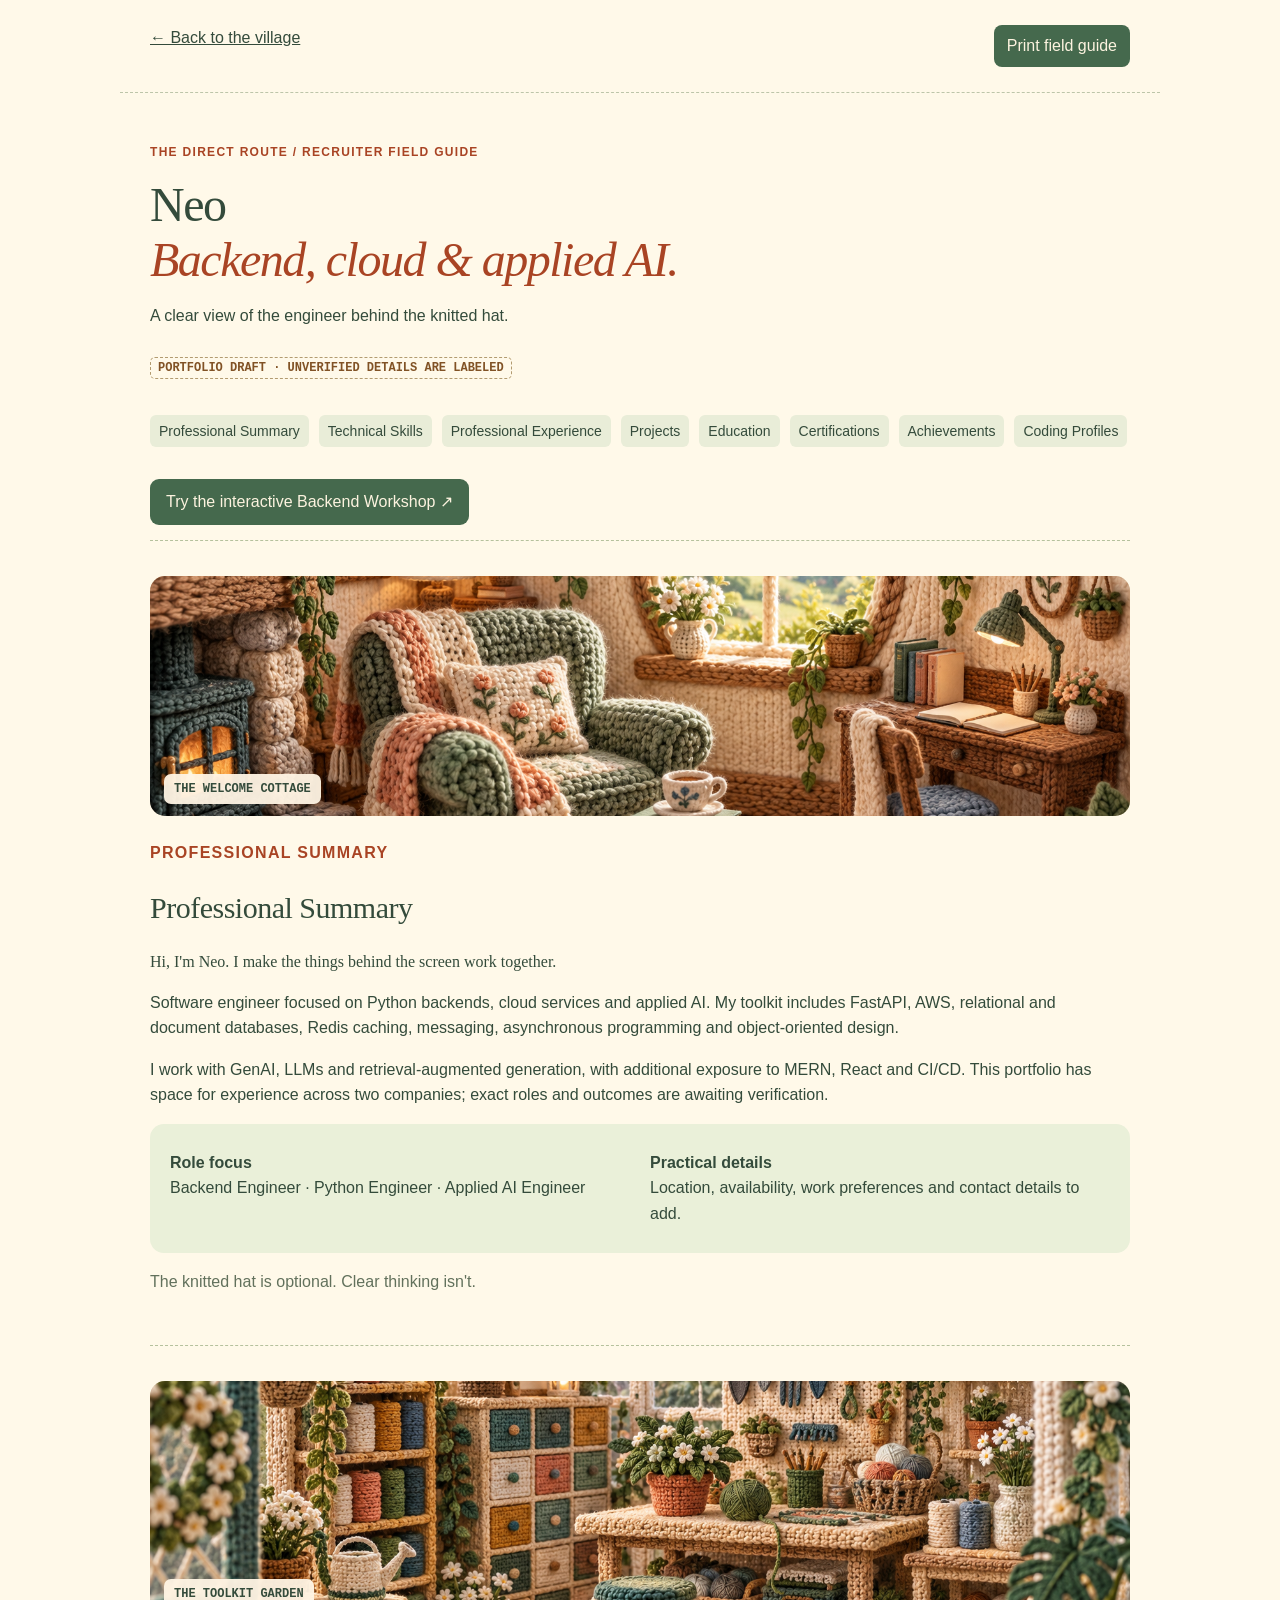
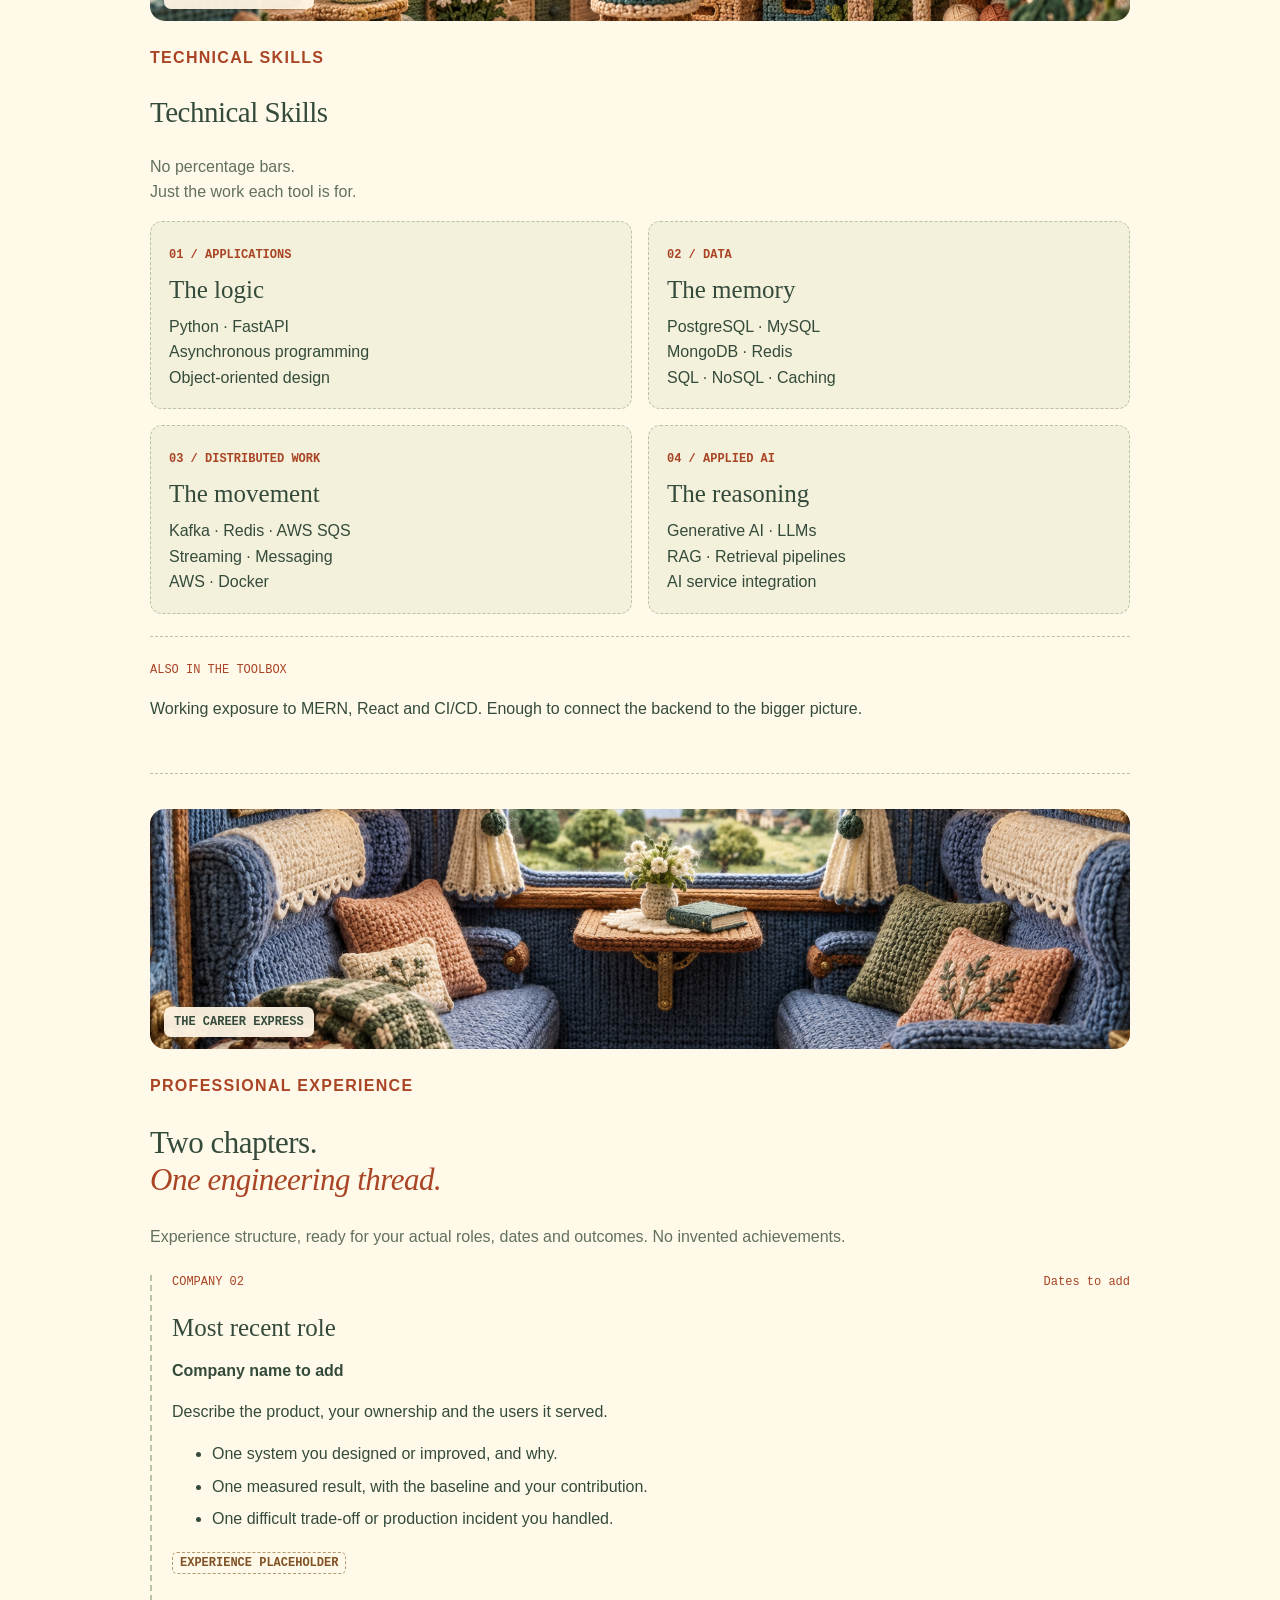
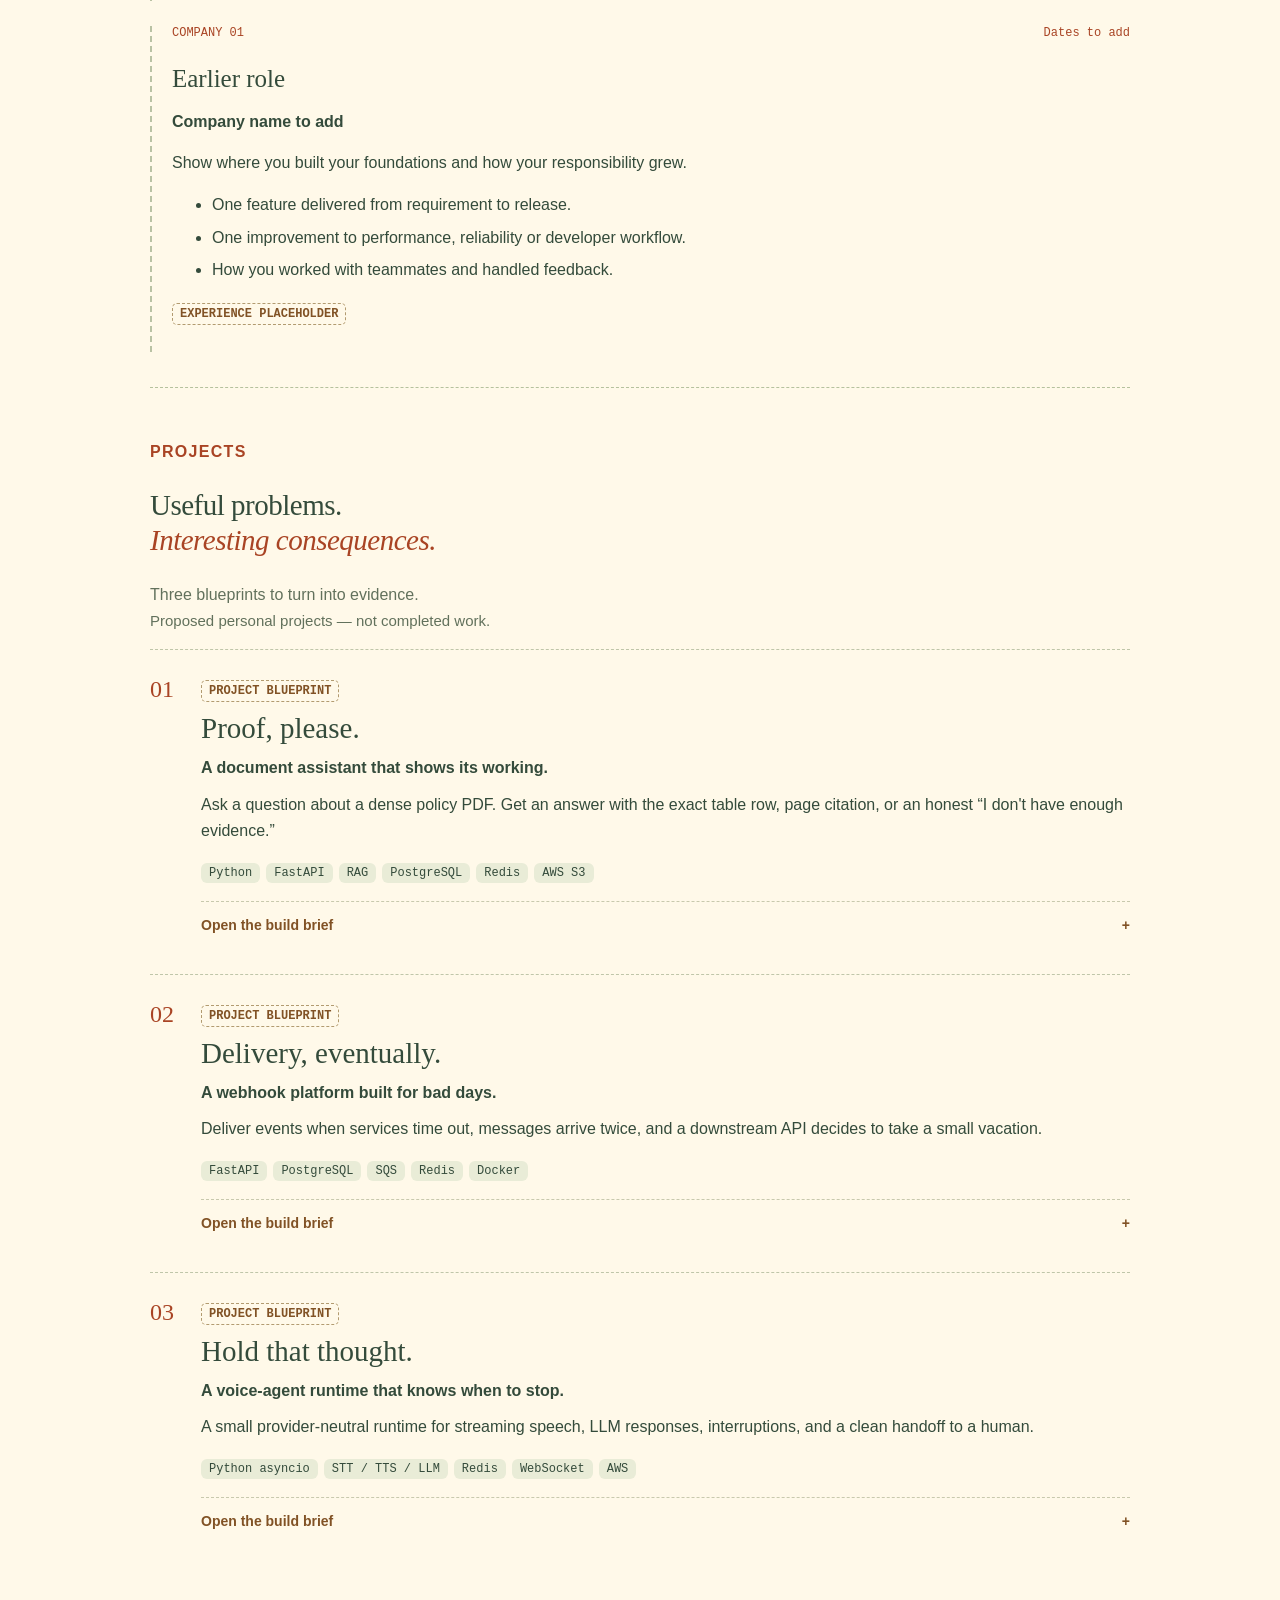
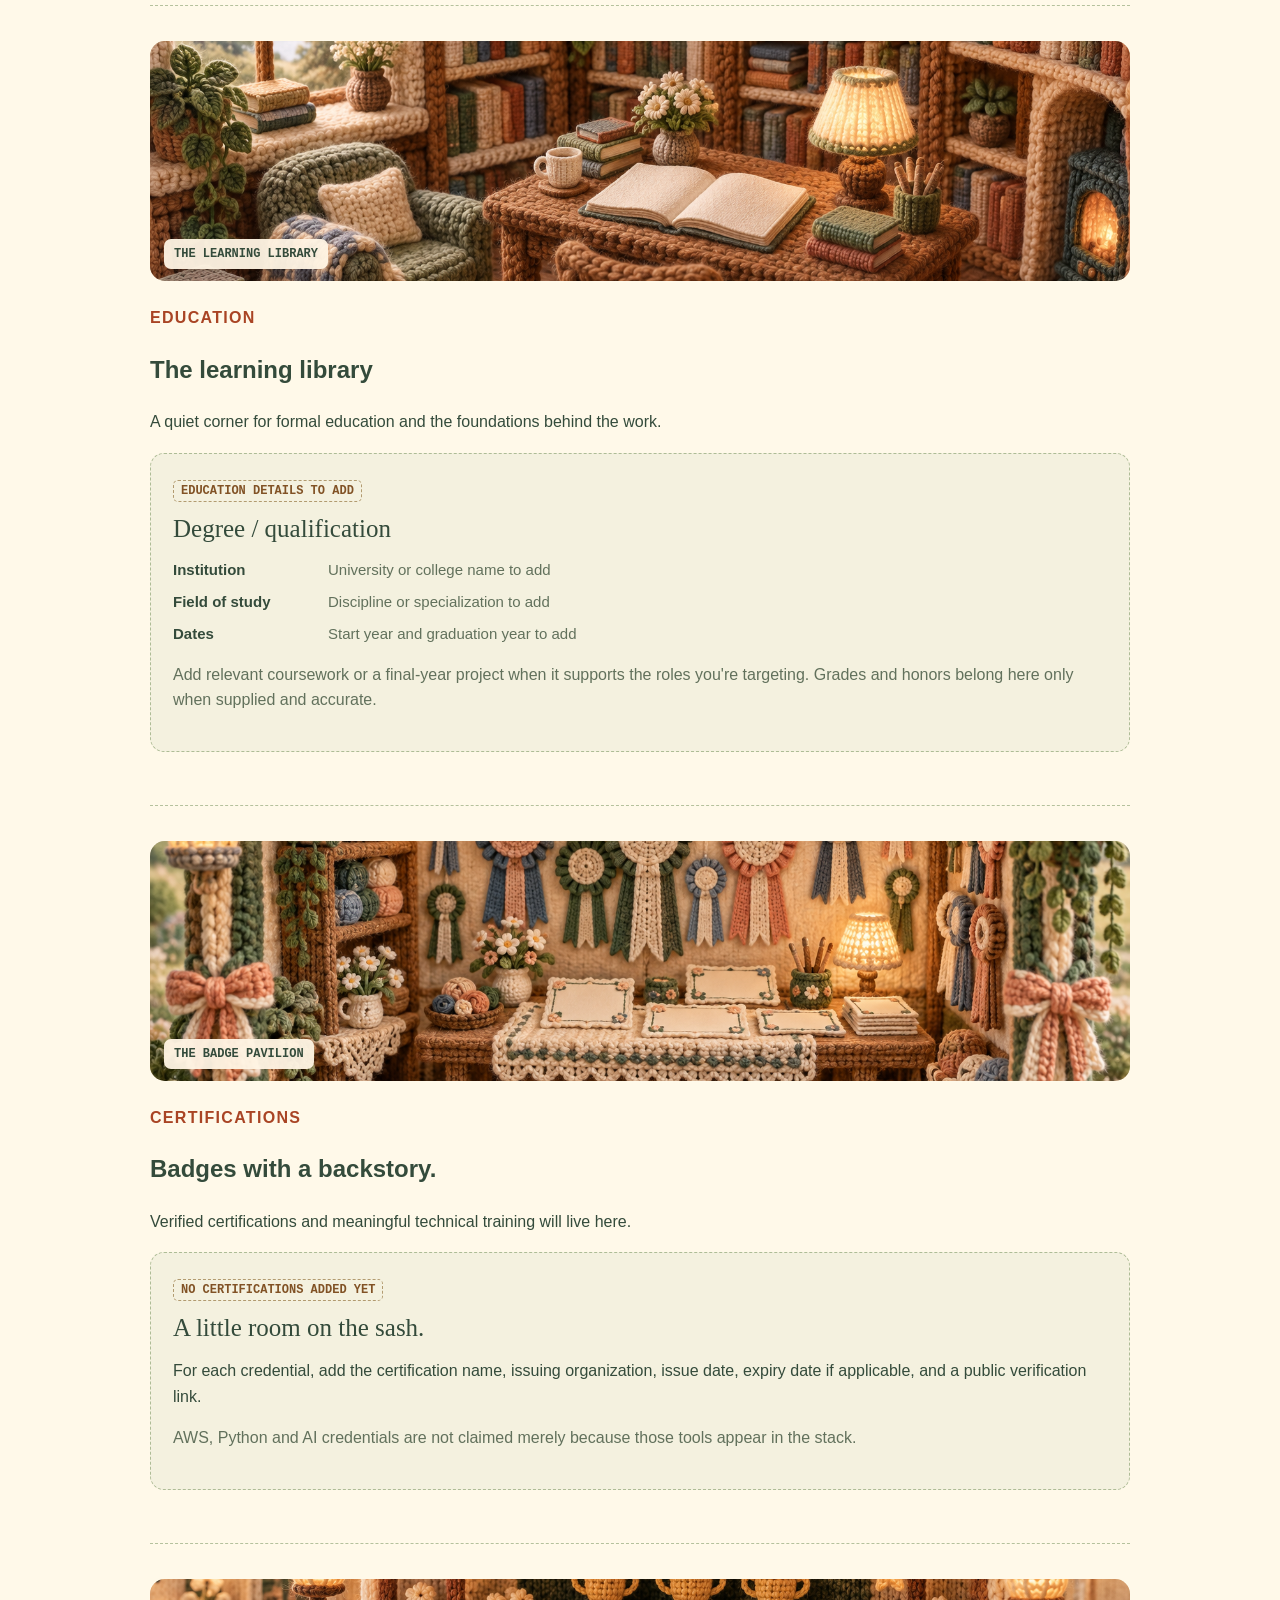
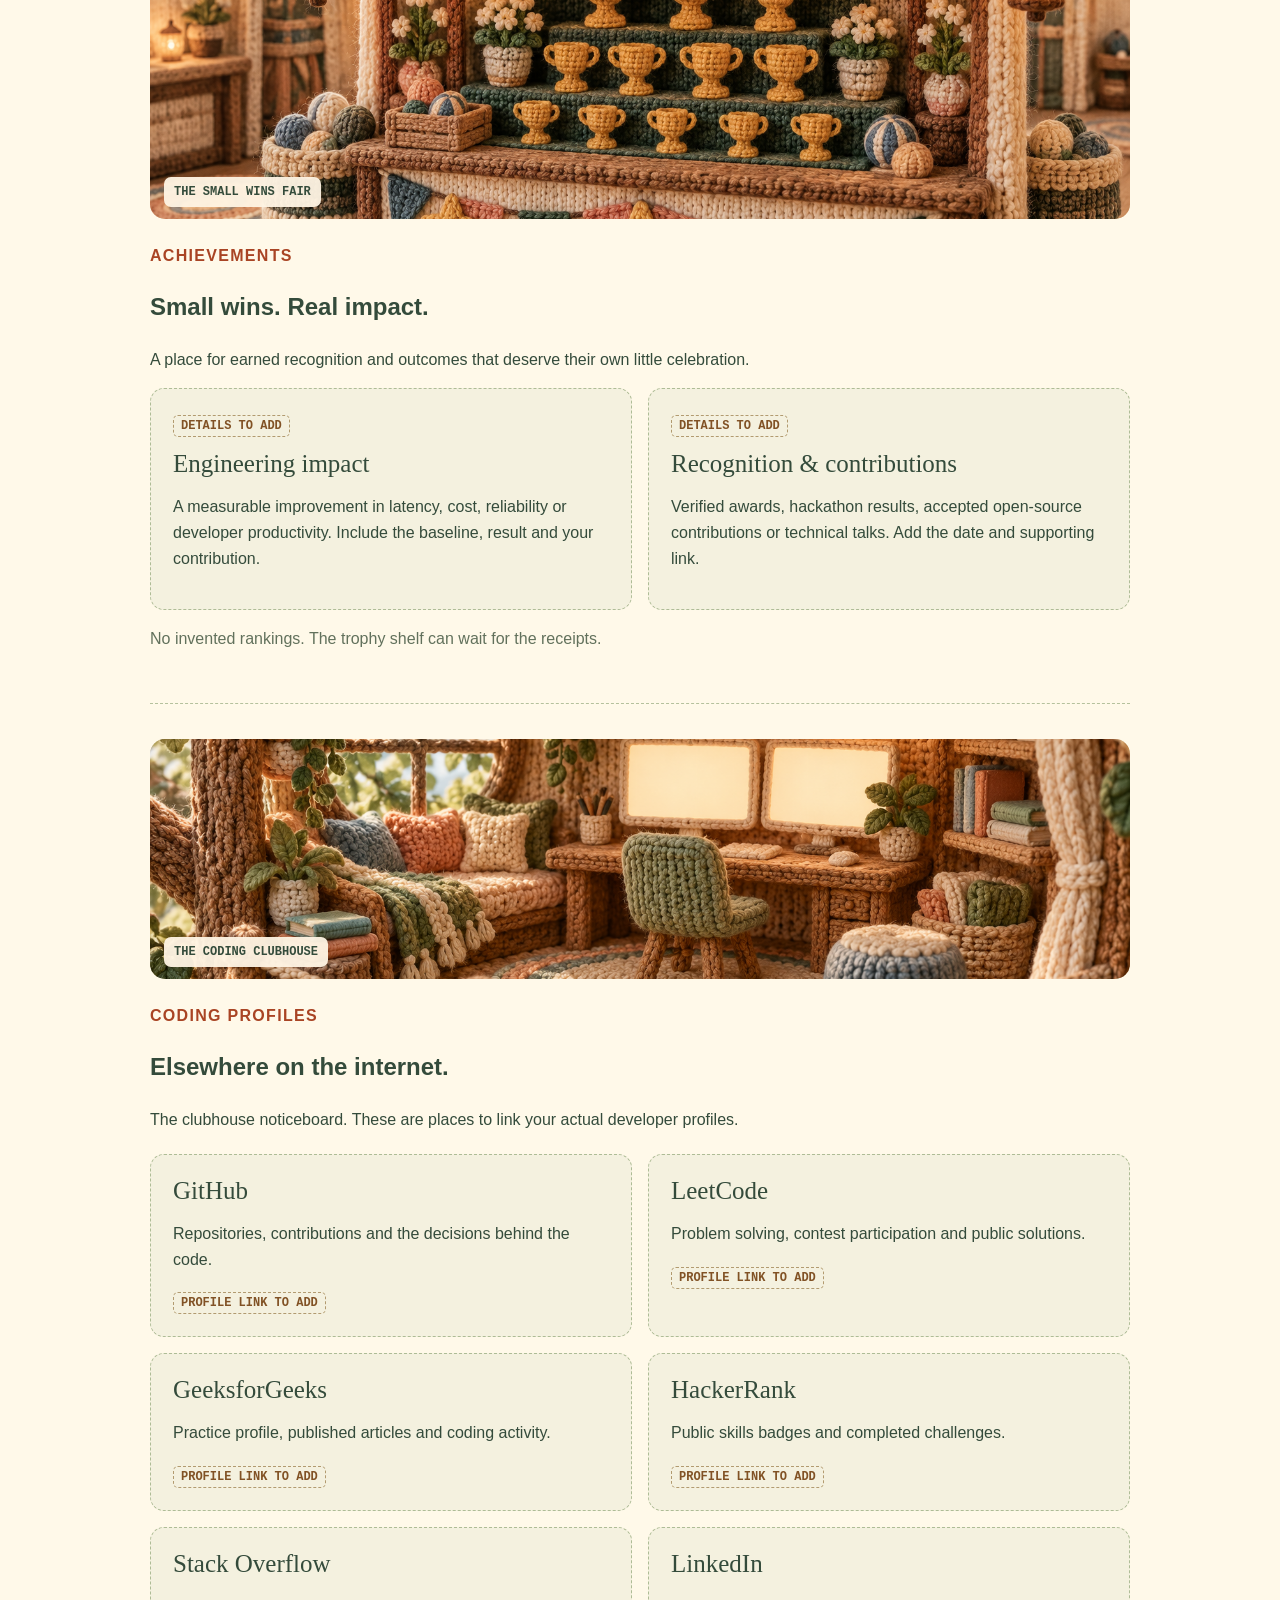
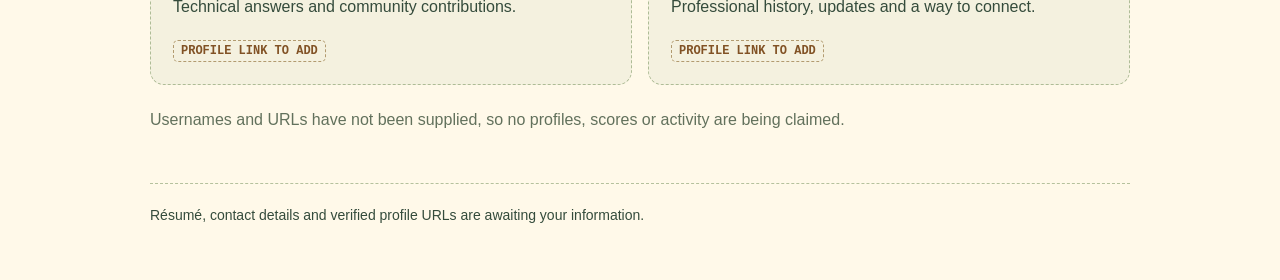
==== field-guide.html @ 736a176f "Launch crochet style personal portfolio" ====
<!doctype html><html lang="en"><head><meta charset="utf-8"><meta name="viewport" content="width=device-width, initial-scale=1"><title>Neo — Recruiter Field Guide</title><meta name="description" content="Neo's backend, cloud and applied AI portfolio: skills, experience structure and project blueprints."><link rel="stylesheet" href="style.css"></head><body class="field-guide"><header class="guide-header"><a href="index.html">← Back to the village</a><button id="print-guide" type="button">Print field guide</button></header><main class="guide-page"><p class="eyebrow">THE DIRECT ROUTE / RECRUITER FIELD GUIDE</p><h1>Neo<br><em>Backend, cloud & applied AI.</em></h1><p>A clear view of the engineer behind the knitted hat.</p><p class="status">PORTFOLIO DRAFT · UNVERIFIED DETAILS ARE LABELED</p><nav aria-label="Field guide chapters"><a href="#brief">Professional Summary</a><a href="#stack">Technical Skills</a><a href="#experience">Professional Experience</a><a href="#work">Projects</a><a href="#education">Education</a><a href="#certifications">Certifications</a><a href="#achievements">Achievements</a><a href="#profiles">Coding Profiles</a></nav><a class="guide-link" href="index.html#demo">Try the interactive Backend Workshop ↗</a><article id="brief" class="guide-chapter"><figure class="section-scene"><img src="scene-brief.png" alt="A cozy knitted sitting room with an armchair, writing desk and tea." width="1536" height="1024" loading="lazy" decoding="async"><figcaption>THE WELCOME COTTAGE</figcaption></figure><p class="eyebrow">PROFESSIONAL SUMMARY</p><section class="short"><h2>Professional Summary</h2><p class="intro-copy">Hi, I'm Neo. I make the things behind the screen work together.</p><p>Software engineer focused on Python backends, cloud services and applied AI. My toolkit includes FastAPI, AWS, relational and document databases, Redis caching, messaging, asynchronous programming and object-oriented design.</p><p>I work with GenAI, LLMs and retrieval-augmented generation, with additional exposure to MERN, React and CI/CD. This portfolio has space for experience across two companies; exact roles and outcomes are awaiting verification.</p><div class="summary-facts"><p><strong>Role focus</strong><br>Backend Engineer · Python Engineer · Applied AI Engineer</p><p><strong>Practical details</strong><br>Location, availability, work preferences and contact details to add.</p></div><p class="muted">The knitted hat is optional. Clear thinking isn't.</p></section></article><article id="stack" class="guide-chapter"><figure class="section-scene"><img src="scene-stack.png" alt="A knitted greenhouse filled with yarn spools, tools and green plants." width="1536" height="1024" loading="lazy" decoding="async"><figcaption>THE TOOLKIT GARDEN</figcaption></figure><p class="eyebrow">TECHNICAL SKILLS</p><section class="section"><div class="section-heading"><div><p class="eyebrow">TECHNICAL SKILLS</p><h2>Technical Skills</h2></div><p>No percentage bars.<br>Just the work each tool is for.</p></div><div class="toolkit"><article><span>01 / APPLICATIONS</span><h3>The logic</h3><p>Python · FastAPI<br>Asynchronous programming<br>Object-oriented design</p></article><article><span>02 / DATA</span><h3>The memory</h3><p>PostgreSQL · MySQL<br>MongoDB · Redis<br>SQL · NoSQL · Caching</p></article><article><span>03 / DISTRIBUTED WORK</span><h3>The movement</h3><p>Kafka · Redis · AWS SQS<br>Streaming · Messaging<br>AWS · Docker</p></article><article><span>04 / APPLIED AI</span><h3>The reasoning</h3><p>Generative AI · LLMs<br>RAG · Retrieval pipelines<br>AI service integration</p></article></div><div class="exposure"><strong>ALSO IN THE TOOLBOX</strong><p>Working exposure to MERN, React and CI/CD. Enough to connect the backend to the bigger picture.</p></div></section></article><article id="experience" class="guide-chapter"><figure class="section-scene"><img src="scene-experience.png" alt="Inside a vintage knitted train carriage overlooking the countryside." width="1536" height="1024" loading="lazy" decoding="async"><figcaption>THE CAREER EXPRESS</figcaption></figure><p class="eyebrow">PROFESSIONAL EXPERIENCE</p><section class="section experience"><div><p class="eyebrow">02 / THE JOURNEY</p><h2>Two chapters.<br><em>One engineering thread.</em></h2><p class="muted">Experience structure, ready for your actual roles, dates and outcomes. No invented achievements.</p></div><div class="timeline"><article><div class="timeline-meta"><span>COMPANY 02</span><span>Dates to add</span></div><h3>Most recent role</h3><p class="company">Company name to add</p><p>Describe the product, your ownership and the users it served.</p><ul><li>One system you designed or improved, and why.</li><li>One measured result, with the baseline and your contribution.</li><li>One difficult trade-off or production incident you handled.</li></ul><span class="status">EXPERIENCE PLACEHOLDER</span></article><article><div class="timeline-meta"><span>COMPANY 01</span><span>Dates to add</span></div><h3>Earlier role</h3><p class="company">Company name to add</p><p>Show where you built your foundations and how your responsibility grew.</p><ul><li>One feature delivered from requirement to release.</li><li>One improvement to performance, reliability or developer workflow.</li><li>How you worked with teammates and handled feedback.</li></ul><span class="status">EXPERIENCE PLACEHOLDER</span></article></div></section></article><article id="work" class="guide-chapter"><p class="eyebrow">PROJECTS</p><section class="section"><div class="section-heading"><div><p class="eyebrow">01 / THE PROJECT LAB</p><h2>Useful problems.<br><em>Interesting consequences.</em></h2></div><p>Three blueprints to turn into evidence.<br><span class="muted">Proposed personal projects — not completed work.</span></p></div>
<article class="project"><div class="project-number">01<span>RETRIEVAL / AI</span></div><div class="project-main"><span class="status">PROJECT BLUEPRINT</span><h3>Proof, please.</h3><p class="project-sub">A document assistant that shows its working.</p><p>Ask a question about a dense policy PDF. Get an answer with the exact table row, page citation, or an honest “I don't have enough evidence.”</p><div class="tags"><span>Python</span><span>FastAPI</span><span>RAG</span><span>PostgreSQL</span><span>Redis</span><span>AWS S3</span></div><details><summary>Open the build brief <span>+</span></summary><div class="brief-content"><h4>Build the smallest credible version</h4><p>Ingest table-heavy PDFs while preserving headers, units and page locations. Combine keyword and vector retrieval, rerank candidates, and return source-linked answers with an abstention path.</p><h4>The engineering story</h4><p>Content hashes prevent duplicate ingestion. Version documents and invalidate affected caches. Enforce tenant filters before retrieval. Treat retrieved instructions as untrusted input.</p><h4>Evidence to publish</h4><p>Create 100 manually reviewed questions, including unanswerable and misleading-table cases. Compare retrieval recall@k, numeric answer accuracy, citation correctness, p50/p95 latency and cost per answer against a baseline. Publish measured results, dataset limitations and failure cases.</p><h4>A demo worth clicking</h4><p>Show the same question before and after table-aware extraction. Highlight the evidence used and where the baseline got confused.</p></div></details></div><div class="project-side"><span>THE QUESTION</span><blockquote>“Is it correct,<br>or just<br><em>confident?”</em></blockquote><p>Make uncertainty visible.</p></div></article>
<article class="project"><div class="project-number">02<span>EVENT SYSTEMS</span></div><div class="project-main"><span class="status">PROJECT BLUEPRINT</span><h3>Delivery, eventually.</h3><p class="project-sub">A webhook platform built for bad days.</p><p>Deliver events when services time out, messages arrive twice, and a downstream API decides to take a small vacation.</p><div class="tags"><span>FastAPI</span><span>PostgreSQL</span><span>SQS</span><span>Redis</span><span>Docker</span></div><details><summary>Open the build brief <span>+</span></summary><div class="brief-content"><h4>Build the smallest credible version</h4><p>Accept an event, write it with an outbox record in one transaction, queue deliveries, sign webhooks and expose delivery history. Add exponential backoff with jitter, dead-letter handling and controlled replay.</p><h4>The engineering story</h4><p>Use at-least-once delivery with idempotent consumers; define the deduplication window. Bound concurrency per tenant and prevent a failing destination from starving others. Start with SQS; compare Kafka only when replay or ordered partitions justify it.</p><h4>Evidence to publish</h4><p>Inject timeouts, duplicate messages and worker crashes. Report accepted versus delivered events, duplicate side effects, queue age, recovery time and throughput on explicitly documented hardware.</p><h4>A demo worth clicking</h4><p>A “break the receiver” switch: deliveries fail, retries back off, the receiver recovers, and the audit trail explains every attempt.</p></div></details></div><div class="project-side"><span>THE QUESTION</span><blockquote>“What happens<br>when everything<br><em>doesn't?”</em></blockquote><p>Reliability is a feature.</p></div></article>
<article class="project"><div class="project-number">03<span>VOICE / ORCHESTRATION</span></div><div class="project-main"><span class="status">PROJECT BLUEPRINT</span><h3>Hold that thought.</h3><p class="project-sub">A voice-agent runtime that knows when to stop.</p><p>A small provider-neutral runtime for streaming speech, LLM responses, interruptions, and a clean handoff to a human.</p><div class="tags"><span>Python asyncio</span><span>STT / TTS / LLM</span><span>Redis</span><span>WebSocket</span><span>AWS</span></div><details><summary>Open the build brief <span>+</span></summary><div class="brief-content"><h4>Build the smallest credible version</h4><p>Implement one STT, LLM and TTS adapter behind typed interfaces. Stream audio, support barge-in with cancellation, bound queues and record the session state machine. Add a second provider to prove the interface works.</p><h4>The engineering story</h4><p>Separate transport from orchestration. Define timeout budgets, backpressure, reconnect behavior and cleanup. Prevent cancelled responses from speaking or executing stale tools. Use synthetic calls for the public demo.</p><h4>Evidence to publish</h4><p>Measure time to first audio, interruption-to-silence latency, queue growth and concurrent-session resource use. Test disconnects, provider stalls and repeated interruptions with reproducible traces.</p><h4>A demo worth clicking</h4><p>Interrupt a speaking agent and inspect the timeline showing STT, model generation, TTS and cancellation.</p></div></details></div><div class="project-side"><span>THE QUESTION</span><blockquote>“Can your AI<br>take a hint?<br><em>And a timeout?”</em></blockquote><p>Conversation meets control flow.</p></div></article></section></article><article id="education" class="guide-chapter"><figure class="section-scene"><img src="scene-education.png" alt="A cozy crochet library with bookshelves, an open book and a reading lamp." width="1536" height="1024" loading="lazy" decoding="async"><figcaption>THE LEARNING LIBRARY</figcaption></figure><p class="eyebrow">EDUCATION</p><section><h2>The learning library</h2><p>A quiet corner for formal education and the foundations behind the work.</p><article class="record-card"><span class="status">EDUCATION DETAILS TO ADD</span><h3>Degree / qualification</h3><dl><dt>Institution</dt><dd>University or college name to add</dd><dt>Field of study</dt><dd>Discipline or specialization to add</dd><dt>Dates</dt><dd>Start year and graduation year to add</dd></dl><p class="muted">Add relevant coursework or a final-year project when it supports the roles you're targeting. Grades and honors belong here only when supplied and accurate.</p></article></section></article><article id="certifications" class="guide-chapter"><figure class="section-scene"><img src="scene-certifications.png" alt="A decorative knitted pavilion with ribbon rosettes and blank certificate props." width="1536" height="1024" loading="lazy" decoding="async"><figcaption>THE BADGE PAVILION</figcaption></figure><p class="eyebrow">CERTIFICATIONS</p><section><h2>Badges with a backstory.</h2><p>Verified certifications and meaningful technical training will live here.</p><article class="record-card"><span class="status">NO CERTIFICATIONS ADDED YET</span><h3>A little room on the sash.</h3><p>For each credential, add the certification name, issuing organization, issue date, expiry date if applicable, and a public verification link.</p><p class="muted">AWS, Python and AI credentials are not claimed merely because those tools appear in the stack.</p></article></section></article><article id="achievements" class="guide-chapter"><figure class="section-scene"><img src="scene-achievements.png" alt="A knitted fairground booth decorated with toy trophy cups and bunting." width="1536" height="1024" loading="lazy" decoding="async"><figcaption>THE SMALL WINS FAIR</figcaption></figure><p class="eyebrow">ACHIEVEMENTS</p><section><h2>Small wins. Real impact.</h2><p>A place for earned recognition and outcomes that deserve their own little celebration.</p><div class="record-grid"><article class="record-card"><span class="status">DETAILS TO ADD</span><h3>Engineering impact</h3><p>A measurable improvement in latency, cost, reliability or developer productivity. Include the baseline, result and your contribution.</p></article><article class="record-card"><span class="status">DETAILS TO ADD</span><h3>Recognition & contributions</h3><p>Verified awards, hackathon results, accepted open-source contributions or technical talks. Add the date and supporting link.</p></article></div><p class="muted">No invented rankings. The trophy shelf can wait for the receipts.</p></section></article><article id="profiles" class="guide-chapter"><figure class="section-scene"><img src="scene-profiles.png" alt="A crochet treehouse desk with monitors, books and a leafy window." width="1536" height="1024" loading="lazy" decoding="async"><figcaption>THE CODING CLUBHOUSE</figcaption></figure><p class="eyebrow">CODING PROFILES</p><section><h2>Elsewhere on the internet.</h2><p>The clubhouse noticeboard. These are places to link your actual developer profiles.</p><div class="profile-grid"><article class="record-card"><h3>GitHub</h3><p>Repositories, contributions and the decisions behind the code.</p><span class="status">PROFILE LINK TO ADD</span></article><article class="record-card"><h3>LeetCode</h3><p>Problem solving, contest participation and public solutions.</p><span class="status">PROFILE LINK TO ADD</span></article><article class="record-card"><h3>GeeksforGeeks</h3><p>Practice profile, published articles and coding activity.</p><span class="status">PROFILE LINK TO ADD</span></article><article class="record-card"><h3>HackerRank</h3><p>Public skills badges and completed challenges.</p><span class="status">PROFILE LINK TO ADD</span></article><article class="record-card"><h3>Stack Overflow</h3><p>Technical answers and community contributions.</p><span class="status">PROFILE LINK TO ADD</span></article><article class="record-card"><h3>LinkedIn</h3><p>Professional history, updates and a way to connect.</p><span class="status">PROFILE LINK TO ADD</span></article></div><p class="muted">Usernames and URLs have not been supplied, so no profiles, scores or activity are being claimed.</p></section></article><footer>Résumé, contact details and verified profile URLs are awaiting your information.</footer></main><script src="guide.js"></script></body></html>
---- style.css ----
:root{--paper:#fcf3df;--ink:#344b3b;--muted:#62715c;--orange:#a94424;--line:#c8c9ad;--green:#45694d;--shadow:0 7px 0 #33412b14,0 15px 35px #283d3020}*{box-sizing:border-box}body{margin:0;background:var(--paper);color:var(--ink);font:16px/1.6 'Trebuchet MS',Arial,sans-serif}button,a{-webkit-tap-highlight-color:transparent}button{font:inherit;cursor:pointer;color:inherit}button:focus-visible,a:focus-visible,.viewport:focus-visible,summary:focus-visible{outline:3px solid #a94424;outline-offset:4px}button{touch-action:manipulation}a{color:inherit}.topbar{height:88px;display:flex;justify-content:space-between;align-items:center;gap:20px;padding:0 3%;border-bottom:1px dashed #a5ae8b}.wordmark{display:flex;gap:13px;align-items:center;text-decoration:none;font-size:21px;font-weight:bold;line-height:1.2;letter-spacing:-.5px}.wordmark small{display:block;font-size:12px;letter-spacing:1.5px;margin-top:7px;color:var(--muted)}.monogram{width:43px;height:43px;display:grid;place-items:center;border:2px dashed var(--green);border-radius:15px;font:bold 33px Georgia,serif;background:#e4e9ce}.top-actions{display:flex;gap:10px;align-items:center}.round-button{border:1px solid #bdc4a7;border-radius:20px;background:transparent;font-size:12px;padding:8px 13px}.round-button:hover{background:#e8e9d2}.recruiter{border:0;border-radius:22px;padding:12px 18px;background:var(--green);color:var(--paper);font-size:13px;box-shadow:0 3px 0 #2b4834}.game-frame{position:relative;margin:16px 20px 0;border:6px solid #e7e6cb;border-radius:26px;overflow:hidden;background:#a2b576;box-shadow:0 0 0 1px #bac6a2}.viewport{position:relative;height:calc(100dvh - 218px);min-height:510px;max-height:1100px;overflow:hidden;outline-offset:-5px!important;touch-action:none;cursor:crosshair}.scene{position:absolute;width:1500px;height:1000px;transform-origin:0 0;will-change:transform}.world-art{display:block;width:100%;height:100%;object-fit:fill;pointer-events:none;user-select:none}.welcome{position:absolute;top:25px;left:27px;width:300px;border-radius:15px;background:#fff7e5f5;border:1px solid #fff9eb;padding:24px 25px 21px;box-shadow:var(--shadow);transform:rotate(-1.5deg)}.eyebrow{font-size:12px;font-weight:bold;letter-spacing:1.3px;color:var(--orange)}h1{font:normal 43px/1.06 Georgia,serif;letter-spacing:-1.5px;margin:15px 0 12px}.welcome p{font-size:14px;line-height:1.65;margin:0 0 17px}.welcome>button:first-of-type{background:var(--green);color:#fff9e9;border:none;border-radius:9px;box-shadow:0 3px 0 #2f4c34;padding:10px 17px;font-size:14px;width:100%;display:flex;justify-content:space-between}.welcome-close{position:absolute;right:7px;top:3px;border:0;background:none;font-size:24px;line-height:1;padding:5px}.welcome.hidden{display:none}.quest{position:absolute;top:25px;right:26px;background:#fcf5e6ef;border-radius:13px;padding:11px 16px;display:flex;gap:12px;align-items:center;box-shadow:var(--shadow);border:1px solid #fff7e3;pointer-events:none}.quest-stamp{font-size:31px;color:var(--orange)}.quest strong{display:block;font-size:13px}.quest div>span{display:block;font-size:12px;color:var(--muted)}.world-caption{position:absolute;bottom:16px;left:23px;color:#fffef0;text-shadow:0 1px 4px #263a25;font:bold 12px monospace;letter-spacing:1.5px;pointer-events:none}.place{position:absolute;transform:translate(-50%,-50%);background:#fff5dfed;border:2px solid #fffaea;border-radius:13px;box-shadow:0 4px 0 #46513e30,0 8px 20px #3d4b3429;display:flex;align-items:center;gap:10px;padding:10px 14px;line-height:1.3;white-space:nowrap;text-align:left;transition:background .15s,box-shadow .15s;z-index:3}.place:hover,.place.near{background:#fffbe9;box-shadow:0 0 0 4px #fcf2db80,0 8px 25px #3d4b3433}.place-icon{font:bold 12px monospace;display:grid;place-items:center;width:28px;height:28px;flex-shrink:0;border:1px dashed #b7b394;border-radius:50%;color:var(--orange)}.place>span:nth-child(2){font-size:16px;font-weight:bold}.place small{display:block;font-size:12px;font-weight:normal;margin-top:3px;color:var(--muted)}.place b{font-size:20px;font-weight:normal;margin-left:2px}.workshop{left:26%;top:35%}.station{left:75%;top:32%}.garden{left:76%;top:83%}.cottage{left:24%;top:82%}.player{position:absolute;left:750px;top:570px;width:100px;transform:translate(-50%,-86%);z-index:5;pointer-events:none;will-change:left,top}.player img{width:100%;height:114px;object-fit:contain;display:block;filter:drop-shadow(0 8px 4px #34452c45);transform-origin:center bottom}.player.walking img{animation:waddle .24s infinite alternate}.player.facing-left img{scale:-1 1}.speech{position:absolute;bottom:137px;left:50%;transform:translateX(-50%) rotate(-3deg);background:#fff9e9;border:2px solid white;border-radius:16px 16px 16px 3px;padding:9px 15px;box-shadow:0 5px 12px #34452c24;white-space:nowrap;font-size:14px;max-width:340px;text-align:center}.name-tag{display:block;text-align:center;font-size:12px;background:#fff5e0db;border-radius:20px;padding:2px 6px;white-space:nowrap;margin-top:4px}.bug{position:absolute;left:59%;top:64%;border:0;background:none;transform:rotate(8deg);z-index:4;line-height:1;display:flex;flex-direction:column;align-items:center}.bug>span{font-size:33px;filter:drop-shadow(0 3px 3px #294b3330)}.bug small{font-size:12px;display:block;background:#fff2d7ed;padding:5px 8px;border-radius:8px;margin-top:5px}.destination{position:absolute;border:3px dashed #fffbe6;width:32px;height:16px;border-radius:50%;transform:translate(-50%,-50%);display:none;pointer-events:none;z-index:2}.interact{position:absolute;bottom:30px;left:50%;transform:translateX(-50%);padding:11px 18px;background:var(--paper);border:2px solid white;border-radius:15px;box-shadow:var(--shadow);font-size:14px;z-index:7}.interact[hidden]{display:none}kbd{font:12px monospace;display:inline-block;border:1px solid #9da98c;border-bottom:3px solid #9da98c;border-radius:4px;padding:0 5px;margin-left:10px}.dpad{position:absolute;bottom:28px;right:22px;display:none;grid-template-columns:repeat(3,42px);grid-template-rows:repeat(2,42px);gap:4px;z-index:7}.dpad button{background:#fff5e4e8;border:2px solid #fff7e5;border-radius:12px;font-size:23px;touch-action:none;box-shadow:0 3px 0 #384e3130}.dpad button:first-child{grid-column:2}.dpad button:nth-child(2){grid-column:1;grid-row:2}.dpad button:nth-child(3){grid-column:2;grid-row:2}.dpad button:nth-child(4){grid-column:3;grid-row:2}.dock{display:flex;align-items:center;justify-content:center;gap:12px;padding:14px 25px 0;max-width:1500px;margin:auto}.dock button{background:#fdf8e9;border:1px solid #c8cbb2;border-bottom:3px solid #b4bea0;border-radius:12px;padding:9px 17px;white-space:nowrap;font-size:14px;transition:translate .15s}.dock button:hover{translate:0 -3px;background:#fffdf0}.dock button.visited{background:#e2ead3}.dock button>span{font:bold 12px monospace;color:var(--orange);padding-right:7px}.controls-hint{margin-right:auto;font:12px monospace}.controls-hint small{display:block;font:12px 'Trebuchet MS',sans-serif;margin-top:3px;color:var(--muted)}.pocket{margin-left:auto;line-height:1.2;text-align:right}.pocket>span{font:bold 16px Georgia,serif}.pocket small{display:block;font-size:12px;margin-top:4px}.draft-note{text-align:center;font-size:12px;color:var(--muted);margin:11px 0}.sr-only{position:absolute;width:1px;height:1px;margin:-1px;padding:0;overflow:hidden;clip:rect(0,0,0,0);white-space:nowrap;border:0}dialog{padding:0;border:3px solid #e0d9bb;background:#fff9e9;color:var(--ink);border-radius:24px;width:min(900px,94vw);max-height:88dvh;box-shadow:0 20px 100px #20302660;overflow:auto}dialog::backdrop{background:#23382775;backdrop-filter:blur(5px)}.journal-head{position:sticky;top:0;background:#fff9e9;z-index:2;padding:24px 32px 20px;display:flex;align-items:center;justify-content:space-between;border-bottom:2px dashed #c5c6a9}.journal-head h2{font:normal 31px/1.2 Georgia,serif;margin:6px 0 0}.journal-head button{border:1px solid #c3c8a9;width:37px;height:37px;border-radius:50%;font-size:24px;background:#f0efd8;flex-shrink:0}.journal-content{padding:24px 32px}.journal-foot{padding:17px 32px;display:flex;justify-content:space-between;gap:20px;align-items:center;background:#ecefdc;border-top:1px dashed #c5c6a9}.journal-foot span{font-size:12px}.journal-foot button{background:var(--green);color:var(--paper);border:0;padding:9px 14px;border-radius:9px;font-size:13px;white-space:nowrap}.section-heading h2,.experience h2,.short h2{font:normal 31px/1.2 Georgia,serif;letter-spacing:-.5px}.section-heading .eyebrow,.experience .eyebrow,.short>.eyebrow{display:none}em{color:var(--orange);font-family:Georgia,serif;font-weight:normal}.section-heading>p,.muted{color:var(--muted);font-size:15px}.project{border-top:1px dashed #bfc6a9;display:grid;grid-template-columns:35px 1fr;gap:16px;padding:26px 0}.project-number{font:24px Georgia,serif;color:var(--orange)}.project-number span,.project-side{display:none}.status{display:inline-block;border:1px dashed #b29b70;border-radius:5px;padding:3px 7px;color:#815225;font:bold 12px monospace}.project h3{font:normal 29px Georgia,serif;margin:10px 0}.project p{margin:10px 0;line-height:1.65}.project-sub{font-weight:bold}.tags{display:flex;flex-wrap:wrap;gap:6px;margin:18px 0}.tags span{background:#e9ecd7;padding:3px 8px;border-radius:6px;font:12px monospace}details{border-top:1px dashed #c8c9ad}summary{list-style:none;display:flex;justify-content:space-between;cursor:pointer;font-weight:bold;font-size:14px;padding:12px 0;color:#815225}summary::-webkit-details-marker{display:none}details[open] summary>span{rotate:45deg}.brief-content{font-size:15px}.brief-content h4{margin:15px 0 4px;color:var(--green)}.timeline article{border-left:2px dashed #b9c2a4;padding:0 0 27px 20px;margin-top:25px}.timeline-meta{font:12px monospace;display:flex;justify-content:space-between;color:var(--orange)}.timeline h3{font:25px Georgia,serif;margin-bottom:8px}.timeline p,.timeline li{font-size:15px}.timeline li{margin:7px 0}.company{font-weight:bold}.toolkit{display:grid;grid-template-columns:1fr 1fr;gap:16px}.toolkit article{border:1px dashed #b9c2a4;border-radius:12px;padding:18px;background:#f3f0db}.toolkit article>span{font:bold 12px monospace;color:var(--orange)}.toolkit h3{font:25px Georgia,serif;margin:10px 0}.toolkit p{font-size:15px;margin:0}.exposure{margin-top:22px;border-top:1px dashed #b9c2a4;padding-top:18px}.exposure strong{font:12px monospace;color:var(--orange)}.short-grid p{font-size:16px}.short>.text-link{display:none}.short-grid strong{color:var(--green)}.no-js{padding:30px}.still .player.walking img{animation:none}.still *{scroll-behavior:auto!important}@keyframes waddle{from{transform:rotate(-5deg) translateY(0)}to{transform:rotate(5deg) translateY(-5px)}}@media(min-width:1550px){.welcome{top:40px;left:40px;width:330px}.quest{top:35px;right:35px}}@media(max-width:1100px){.topbar{height:80px;padding:0 20px}.wordmark{font-size:18px}.top-actions{gap:6px}.round-button{padding:8px}.recruiter{font-size:12px;padding:10px 12px}.controls-hint{display:none}.pocket{margin-left:10px}.dock{gap:9px}.dock button{padding:9px 14px}.welcome{width:265px;padding:20px;top:20px;left:20px}h1{font-size:37px}.quest{right:20px;top:20px;padding:9px 12px}.quest strong{font-size:12px}.world-caption{display:none}}@media(max-width:700px){.topbar{height:100px;flex-wrap:wrap;gap:8px;padding:11px 16px}.wordmark{font-size:16px}.wordmark small{font-size:12px;margin-top:4px}.monogram{width:34px;height:34px;font-size:27px}.top-actions{width:100%;justify-content:flex-end}.round-button{font-size:12px;padding:4px 10px}.recruiter{font-size:12px;padding:5px 11px}.game-frame{margin:9px 8px 0;border-width:4px;border-radius:19px}.viewport{height:calc(100dvh - 225px);min-height:480px;max-height:850px}.welcome{top:14px;left:13px;width:220px;padding:18px;transform:rotate(-1deg)}.eyebrow{font-size:12px}h1{font-size:34px;margin:11px 0}.welcome p{font-size:12px;margin-bottom:12px}.welcome>button:first-of-type{padding:8px 12px;font-size:13px}.quest{top:auto;bottom:18px;left:15px;right:auto;padding:8px 10px;max-width:190px}.quest strong{font-size:12px}.quest div>span{font-size:12px}.quest-stamp{display:none}.dpad{display:grid}.interact{bottom:124px;max-width:85%;font-size:13px;white-space:nowrap}.dock{padding:13px 10px 0;gap:5px;display:grid;grid-template-columns:repeat(4,1fr)}.dock button{font-size:12px;padding:8px 5px;border-radius:9px}.dock button>span{display:none}.pocket{display:none}.draft-note{font-size:12px;padding:0 15px;margin:9px 0}.journal-head{padding:18px 20px}.journal-head h2{font-size:25px}.journal-content{padding:18px 20px}.journal-foot{padding:14px 20px}.journal-foot span{display:none}.journal-foot button{margin-left:auto}.toolkit{grid-template-columns:1fr}.section-heading h2,.experience h2,.short h2{font-size:27px}.project{grid-template-columns:25px 1fr;gap:10px}.project h3{font-size:26px}}@media(prefers-reduced-motion:reduce){*,*:before,*:after{animation:none!important;transition:none!important}}
/* The expanded countryside and its pocket atlas. */
.scene{width:3000px;height:2000px}.player{left:1500px;top:720px}.bug{left:56%;top:40%}.place{min-width:255px}.place.featured{border-color:#e9ba5d;background:#fff0cbea}.place.featured .place-icon{background:#f6d58e}.welcome{width:305px}.welcome h1{font-size:38px}.map-tools{position:absolute;left:22px;bottom:25px;display:flex;flex-direction:column;align-items:flex-start;gap:8px;z-index:8}.map-tools button{background:#fff7e7;border:1px solid #bdc4a7;border-radius:10px;padding:8px 12px;font-size:14px;box-shadow:0 3px 0 #34452c23}.zoom-controls{display:flex;align-items:center;gap:4px;background:#fff7e7ed;border-radius:12px;padding:3px}.zoom-controls button{border:0;box-shadow:none;min-width:35px;padding:4px 10px}.zoom-controls button[aria-pressed=true]{background:#dce8c8}.zoom-controls span{font-size:12px;min-width:36px;text-align:center}.zoom-controls button:disabled{opacity:.4;cursor:default}.world-caption{display:none}.village-map{position:absolute;right:22px;top:95px;width:340px;max-height:calc(100% - 112px);overflow:auto;padding:15px;border:2px solid #fff9e9;border-radius:17px;background:#fff6e4fa;box-shadow:var(--shadow);z-index:10}.village-map[hidden]{display:none}.map-heading{display:flex;justify-content:space-between;align-items:center}.map-heading strong{font:23px Georgia,serif}.map-heading button{border:0;background:transparent;font-size:26px;padding:0 6px}.village-map>p{font-size:12px;margin:3px 0 10px}.map-picture{position:relative;border-radius:10px;overflow:hidden;aspect-ratio:3/2}.map-picture>img{width:100%;height:100%;object-fit:cover;display:block;opacity:.8}.map-picture button{position:absolute;transform:translate(-50%,-50%);width:27px;height:27px;border-radius:50%;border:1px solid #fff9e9;background:#395c42;color:#fff9e9;font:bold 12px monospace;padding:0}.map-picture button:hover{background:#a94424}.map-picture #map-player{position:absolute;width:10px;height:10px;border-radius:50%;background:#d65324;border:2px solid white;transform:translate(-50%,-50%);pointer-events:none;box-shadow:0 0 0 2px #813621}.map-list{display:grid;grid-template-columns:1fr 1fr;gap:5px;margin-top:10px}.map-list button{background:#edf0dc;border:1px solid #c1c9ab;padding:8px 7px;border-radius:8px;font-size:12px;text-align:left;line-height:1.3}.map-list button span{color:var(--orange);font:bold 12px monospace}.dock{justify-content:flex-start;overflow-x:auto;padding:14px 20px 4px;max-width:none;scrollbar-width:thin;scrollbar-color:#a1b68b transparent}.dock button{font-size:13px;padding:9px 13px;flex-shrink:0}.dock button.featured{border-color:#cfaa67;background:#fae6bb}.quest{max-width:320px}.draft-note{margin:6px 0 10px}.viewport{height:calc(100dvh - 222px)}.record-card{padding:22px;border:1px dashed #aebc96;border-radius:14px;background:#f4f1df;margin:18px 0}.record-card h3{font:25px Georgia,serif;margin:13px 0 8px}.record-card p{font-size:16px}.record-card dl{display:grid;grid-template-columns:140px 1fr;gap:8px 15px;font-size:15px}.record-card dt{font-weight:bold}.record-card dd{margin:0;color:var(--muted)}.record-grid,.profile-grid{display:grid;grid-template-columns:1fr 1fr;gap:16px}.record-grid .record-card,.profile-grid .record-card{margin:0}.profile-grid{margin:22px 0}.profile-grid .record-card h3{margin-top:0}.summary-facts{display:grid;grid-template-columns:1fr 1fr;gap:20px;padding:10px 20px;background:#eaf0d9;border-radius:14px}.intro-copy{font:25px/1.4 Georgia,serif}.resume-chapters{display:grid;grid-template-columns:1fr 1fr;gap:12px;margin:25px 0}.resume-chapters button{display:grid;grid-template-columns:28px 1fr;gap:4px 8px;text-align:left;border:1px dashed #afb894;border-radius:12px;background:#f2efda;padding:15px}.resume-chapters button>span{font:bold 12px monospace;color:var(--orange)}.resume-chapters button strong{font-size:15px}.resume-chapters button small{grid-column:2;font-size:13px;color:var(--muted)}.resume-chapters button[data-section-open=experience]{background:#f5e1b5;border-style:solid;border-color:#c7a65c}.resume-chapters button:hover{background:#e3eacb}.journal-content section>h2{font:31px Georgia,serif}.journal-head h2{font-size:29px}.journal-content .experience .timeline h3{font-size:26px}.journal-content .experience{border-left:4px solid #d8b675;padding-left:18px}.topbar .wordmark small{font-size:12px;letter-spacing:.7px}@media(min-width:1450px){.dock{justify-content:center}}@media(max-width:700px){.welcome{width:235px}.welcome h1{font-size:32px}.viewport{min-height:540px;height:calc(100dvh - 232px)}.quest{top:12px;right:12px;bottom:auto;left:auto;max-width:180px;display:none}.map-tools{left:12px;bottom:17px;max-width:195px}.map-tools button{font-size:12px;padding:7px 10px}.zoom-controls button{padding:4px 7px;min-width:27px}.zoom-controls span{min-width:31px}.village-map{left:10px;right:10px;top:12px;width:auto;max-height:calc(100% - 125px)}.map-picture{max-height:200px}.map-list button{font-size:14px}.dock{display:flex;padding:12px 10px 4px;gap:7px}.dock button{font-size:12px;padding:9px 12px}.dock button>span{display:inline;font-size:12px}.draft-note{font-size:12px}.record-grid,.profile-grid,.summary-facts,.resume-chapters{grid-template-columns:1fr}.record-card dl{grid-template-columns:1fr;gap:3px}.record-card dd{margin-bottom:10px}.journal-head h2{font-size:23px}.journal-content section>h2{font-size:27px}.journal-foot button{white-space:normal}.topbar .wordmark small{font-size:12px;letter-spacing:0}.topbar .wordmark{font-size:16px}}
/* Living scenery is a separate sprite layer; the original village remains the ground layer. */
.scenery{position:absolute;background-image:url('scenery-sprites.png');background-size:200% 200%;background-repeat:no-repeat;pointer-events:none;transform:translate(-50%,-100%)}.tree-sprite{width:220px;height:260px;background-position:0 0}.flower-sprite{width:90px;height:100px;background-position:100% 0;transform-origin:50% 100%;animation:flower-sway 6s ease-in-out infinite alternate;z-index:90}.butterfly-sprite{width:58px;height:58px;background-position:0 100%;animation:butterfly-drift 15s ease-in-out infinite;z-index:2900}.smoke-sprite{width:70px;height:90px;background-position:100% 100%;animation:smoke-rise 8s ease-out infinite;z-index:2900}.scenery.second{animation-delay:-4s}.place{z-index:3100}.destination{z-index:3000}.bug{z-index:3001}.still .scenery{animation:none}.still .smoke-sprite{opacity:.4}.load-note{padding:8px 22px;background:#e5ebd1;font-size:14px;display:flex;justify-content:space-between;gap:15px}.load-note[hidden]{display:none}.topbar a.recruiter{text-decoration:none}.draft-note button{border:0;border-bottom:1px dashed #62715c;background:none;font-size:12px;padding:0;color:var(--muted)}#saved-sound{font-size:12px!important}.guide-link{display:inline-block;background:var(--green);color:var(--paper);padding:10px 16px;border-radius:9px;text-decoration:none;margin:8px 0 15px}.workshop-room{height:230px;position:relative;overflow:hidden;border-radius:15px;margin-bottom:20px;background:#e6d6b6}.workshop-room img{width:100%;height:100%;object-fit:cover;object-position:center 48%}.workshop-room>span{position:absolute;bottom:12px;left:14px;right:14px;width:fit-content;background:#fff5e4ef;border-radius:7px;padding:6px 10px;font:bold 12px monospace}.backend-lab{border-bottom:3px dashed #bcc6a5;padding-bottom:30px;margin-bottom:35px}.backend-lab h2{font:31px Georgia,serif}.lab-controls{display:flex;flex-wrap:wrap;gap:9px;margin:20px 0}.lab-controls button{background:#e8eed7;border:1px solid #a6b48e;border-bottom:3px solid #a6b48e;border-radius:9px;padding:9px 12px;font-size:14px}.lab-controls .primary{background:var(--green);color:var(--paper)}.lab-controls button:disabled{opacity:.45;cursor:default}.lab-diagram{display:grid;grid-template-columns:1fr 20px 1fr 20px 1fr;gap:10px;align-items:center;margin:22px 0}.lab-diagram>[data-service]{background:#efe9d4;border:2px solid #d0c9ad;border-radius:13px;padding:16px 10px;text-align:center}.lab-diagram>[data-service].active{background:#deedc4;border-color:#668443}.lab-diagram strong,.lab-diagram span{display:block}.lab-diagram span{font-size:12px;margin-top:5px}.lab-diagram>b{font-size:22px}.lab-diagram .worker-service{grid-column:3/6;justify-self:stretch;margin-top:8px}.lab-status{padding:17px;border-left:4px solid #b6753b;background:#f8e8c8;border-radius:8px;min-height:85px}.lab-metrics{display:flex;gap:15px;justify-content:space-between;flex-wrap:wrap;font:12px monospace;margin:15px 0}.lab-records{display:grid;grid-template-columns:1.3fr 1fr;gap:20px}.lab-records h3{font:22px Georgia,serif}.lab-records ol,.lab-records ul{padding-left:20px;max-height:220px;overflow:auto;font:13px/1.7 monospace}.lab-records li{margin-bottom:7px}.backend-lab details{margin:20px 0}.backend-lab details li{margin-bottom:10px;font-size:15px}.field-guide{background:#fff9e9}.guide-header{max-width:1040px;margin:auto;padding:25px 30px;display:flex;justify-content:space-between;border-bottom:1px dashed #bdc5a9}.guide-header button{background:var(--green);color:var(--paper);padding:8px 13px;border:0;border-radius:8px}.guide-page{max-width:1040px;margin:auto;padding:38px 30px}.guide-page>h1{font:48px/1.15 Georgia,serif}.guide-page>nav{display:flex;flex-wrap:wrap;gap:10px;margin:24px 0}.guide-page>nav>a{font-size:14px;padding:5px 9px;background:#e9edd8;border-radius:6px;text-decoration:none}.guide-chapter{padding:35px 0;border-top:1px dashed #b5c19d;scroll-margin-top:25px}.guide-chapter>.eyebrow{font-size:14px}.guide-chapter section>.eyebrow{display:none}.guide-chapter .section-heading h2{font-size:29px}.guide-page footer{border-top:1px dashed #b5c19d;padding:20px 0;font-size:14px}.guide-chapter .project-side{display:none}.guide-chapter .section{padding:0}.guide-chapter .experience{display:block}.field-guide .short h2{font-size:30px}.field-guide .guide-chapter p,.field-guide .guide-chapter li{font-size:16px}.field-guide .project-number{font-size:24px}@keyframes flower-sway{from{transform:translate(-50%,-100%) rotate(-4deg)}to{transform:translate(-50%,-100%) rotate(4deg)}}@keyframes butterfly-drift{0%,100%{transform:translate(-50%,-100%) rotate(-8deg)}33%{transform:translate(35px,-125px) rotate(12deg)}66%{transform:translate(70px,-60px) rotate(-12deg)}}@keyframes smoke-rise{0%{transform:translate(-50%,-60%);opacity:0}20%{opacity:.55}100%{transform:translate(-20%,-170%) scale(1.3);opacity:0}}@media(max-width:700px){.workshop-room{height:190px}.lab-diagram{gap:4px;grid-template-columns:1fr 12px 1fr 12px 1fr}.lab-diagram strong{font-size:13px}.lab-diagram>[data-service]{padding:12px 5px}.lab-records{grid-template-columns:1fr}.guide-header{padding:18px;gap:15px;font-size:14px}.guide-page{padding:25px 20px}.guide-page>h1{font-size:35px}.load-note{flex-direction:column;padding:10px 16px}.backend-lab h2{font-size:27px}.lab-controls button{flex:1 1 40%}}@media print{.guide-header,.guide-page>nav,.guide-link{display:none}.field-guide{background:white;color:#18261b}.guide-page{max-width:none;padding:0;font-size:11pt}.guide-chapter{break-inside:auto;padding:15px 0}.guide-page>h1{font-size:25pt}.guide-chapter h2,.guide-chapter h3{break-after:avoid}.record-card,.timeline article{break-inside:avoid}.guide-chapter details::details-content{content-visibility:visible}.guide-chapter a{color:inherit}.guide-chapter .status{font-size:9pt}.guide-chapter .project{break-inside:auto}.guide-chapter .tags span{background:none}}
/* Sprite regions preserve the generated transparent artwork without modifying it. */
.tree-sprite{width:220px;height:240px;background-size:424.43px 424.43px;background-position:-6.77px 0}.flower-sprite{width:90px;height:90px;background-size:217.04px 217.04px;background-position:-121.15px -27.69px}.butterfly-sprite{width:65px;height:49px;background-size:120.76px 120.76px;background-position:-2.89px -69.33px}.smoke-sprite{width:70px;height:86px;background-size:199.5px 199.5px;background-position:-122.5px -109.77px}
.section-scene{position:relative;height:230px;margin:0 0 24px;border-radius:15px;overflow:hidden;background:#e6d6b6}.section-scene img{display:block;width:100%;height:100%;object-fit:cover;object-position:center 48%}.section-scene figcaption{position:absolute;bottom:12px;left:14px;right:14px;width:fit-content;max-width:calc(100% - 28px);background:#fff5e4f2;border-radius:7px;padding:6px 10px;font:bold 12px/1.5 monospace;color:var(--ink)}.guide-chapter>.section-scene{height:240px}.section-scene+.short,.section-scene+.section{margin-top:0}@media(max-width:700px){.section-scene,.guide-chapter>.section-scene{height:190px}.section-scene figcaption{font-size:12px}}@media print{.section-scene{display:none}}
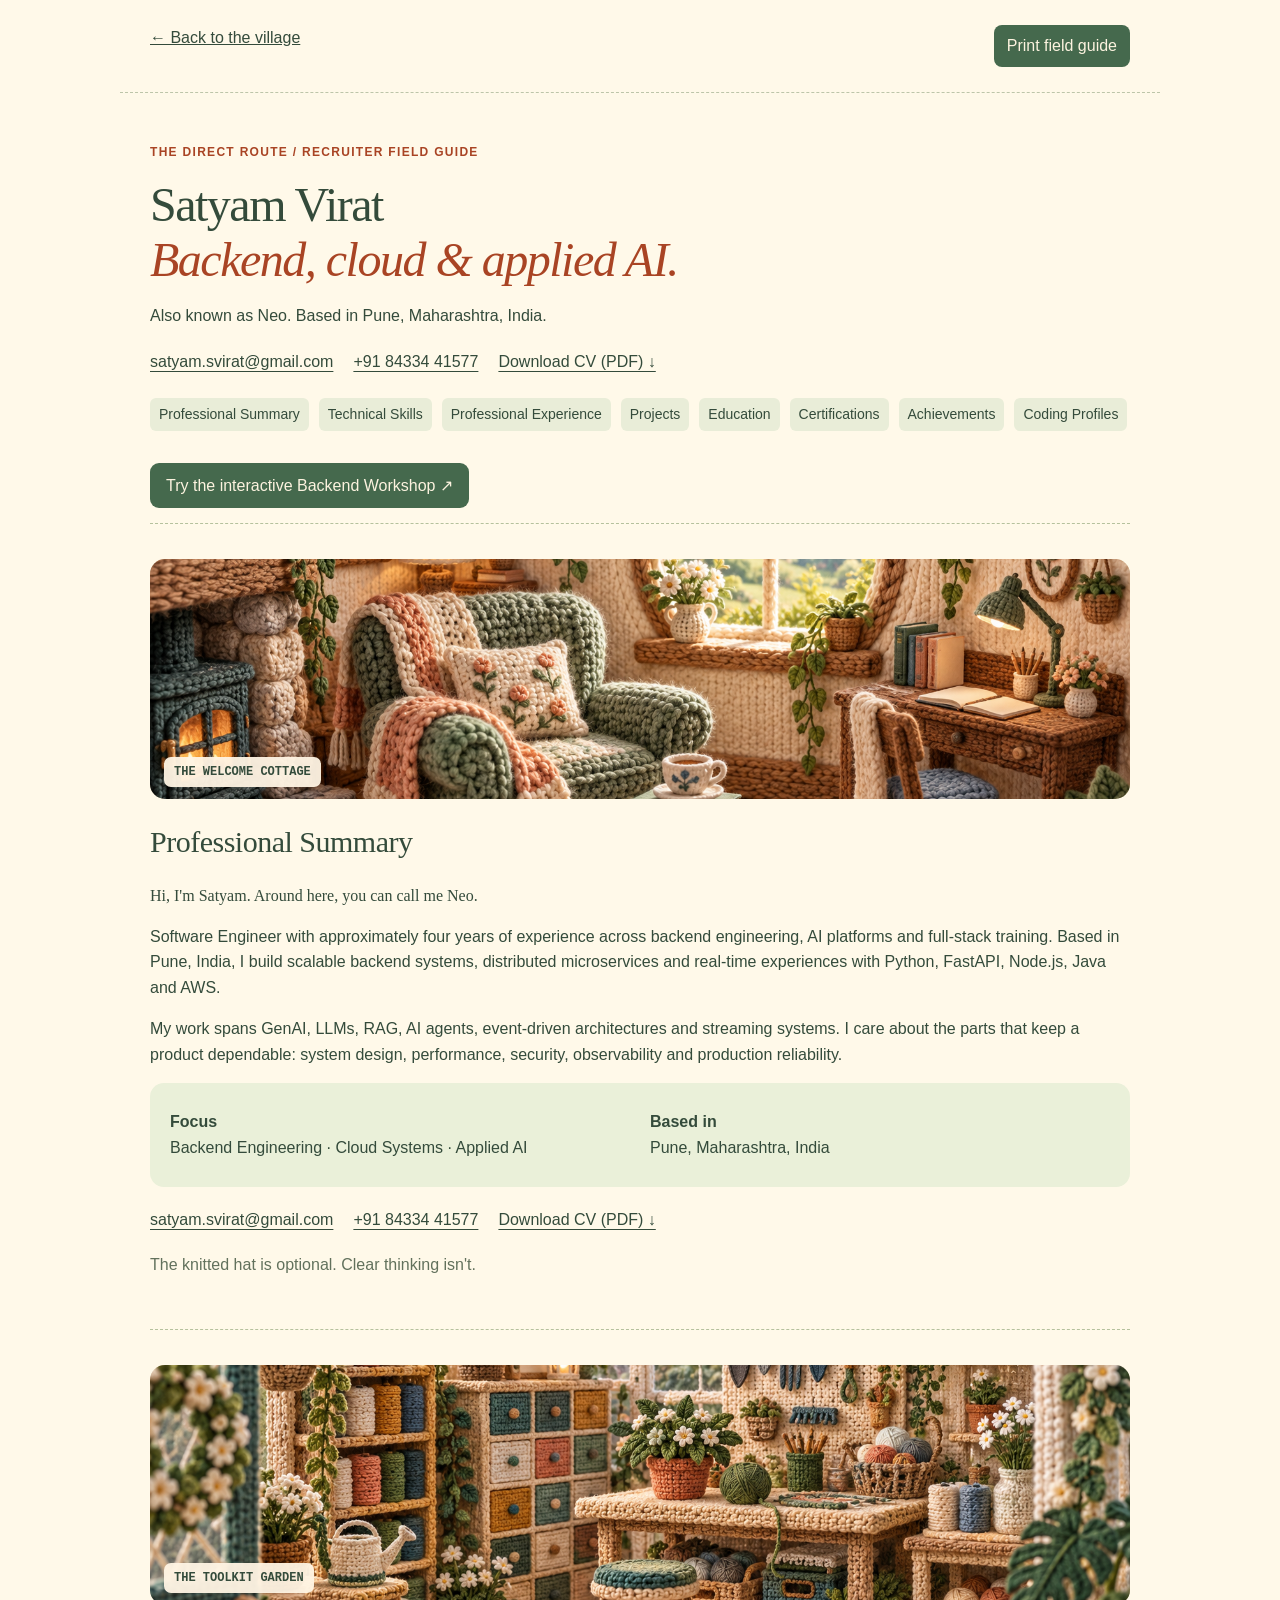
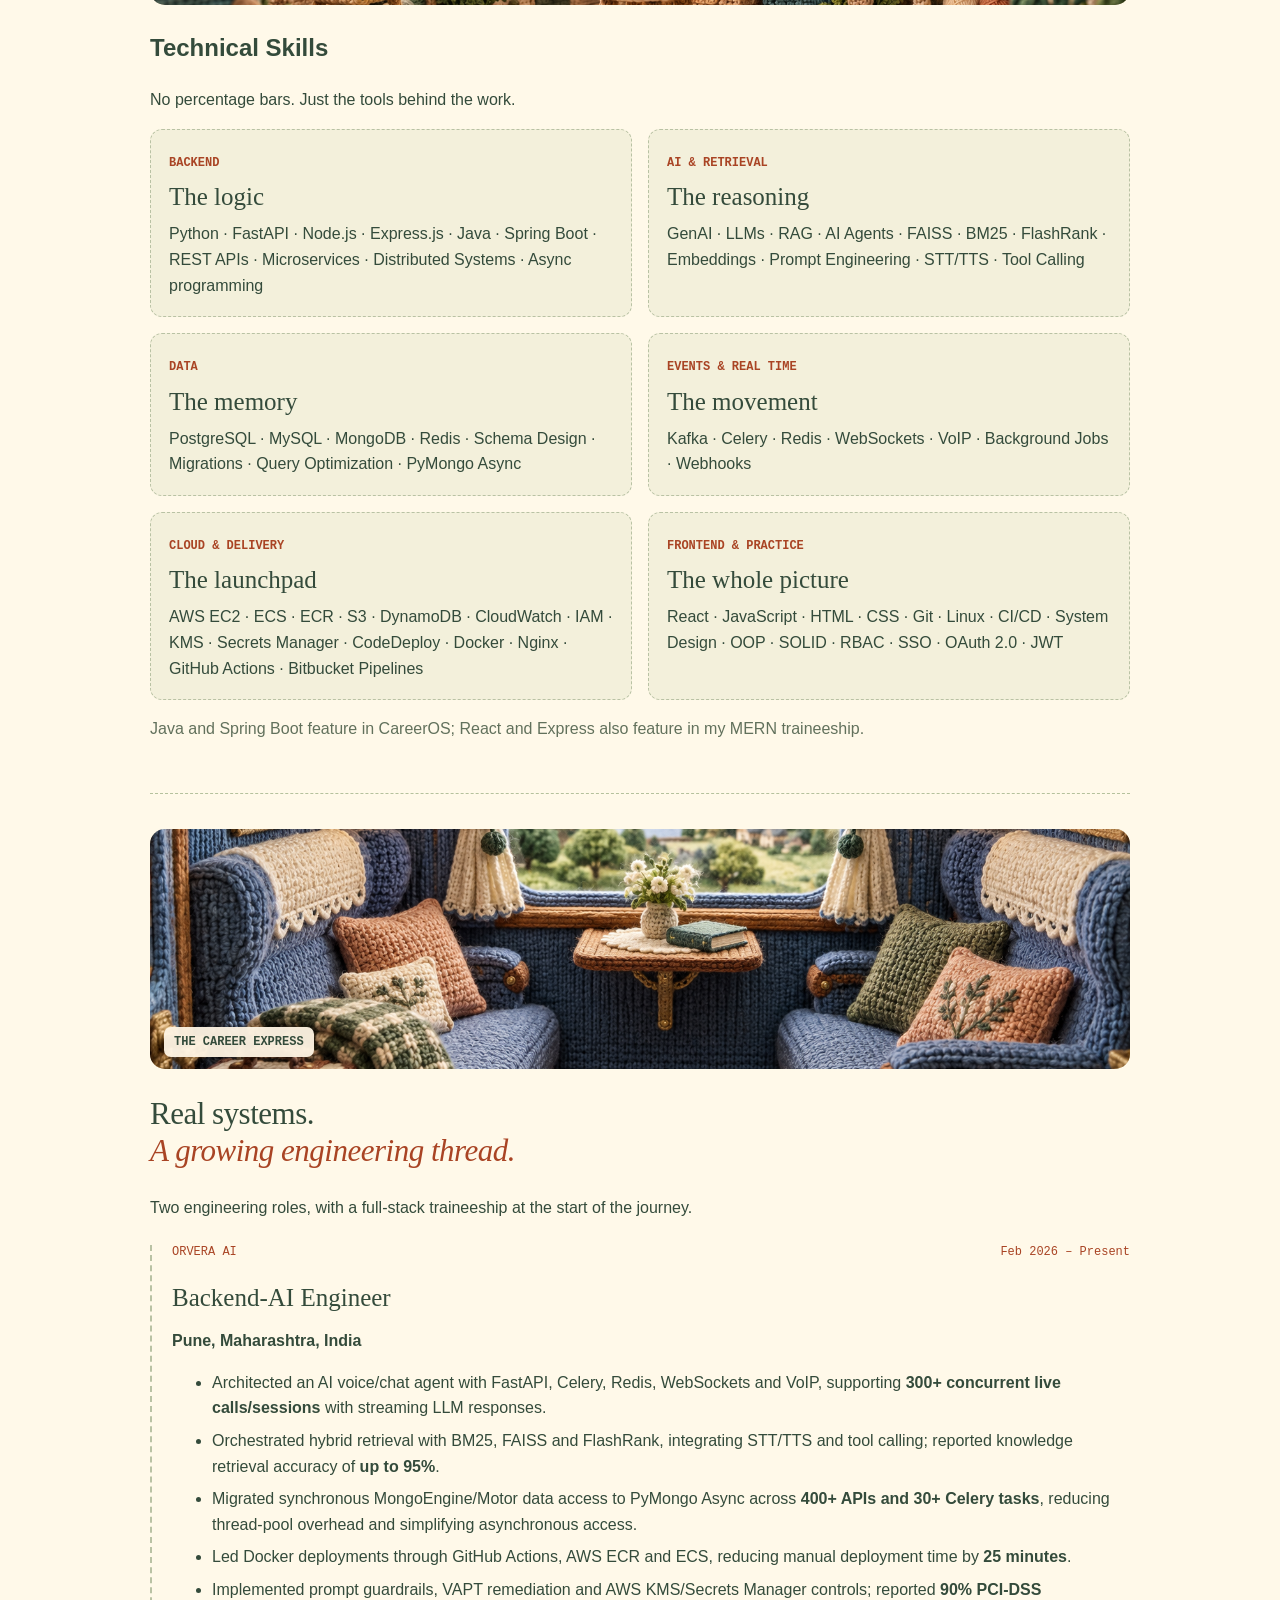
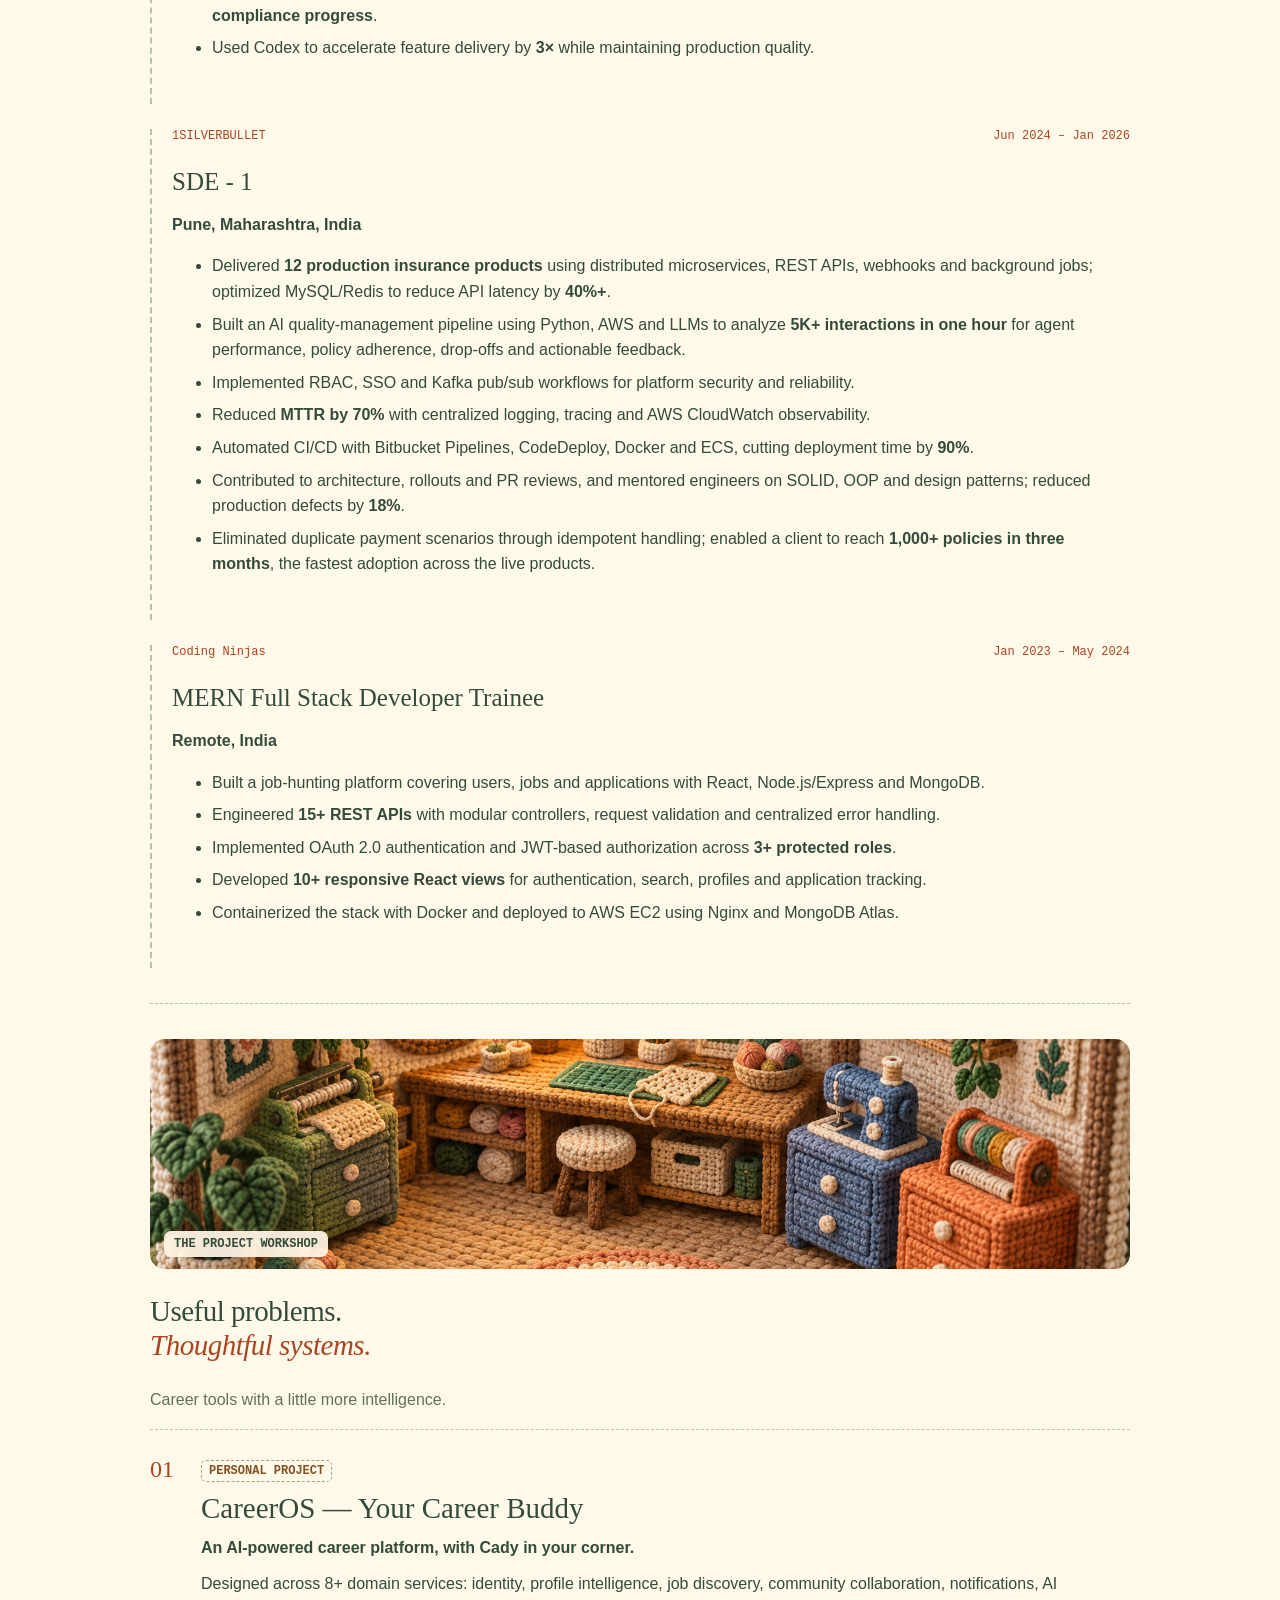
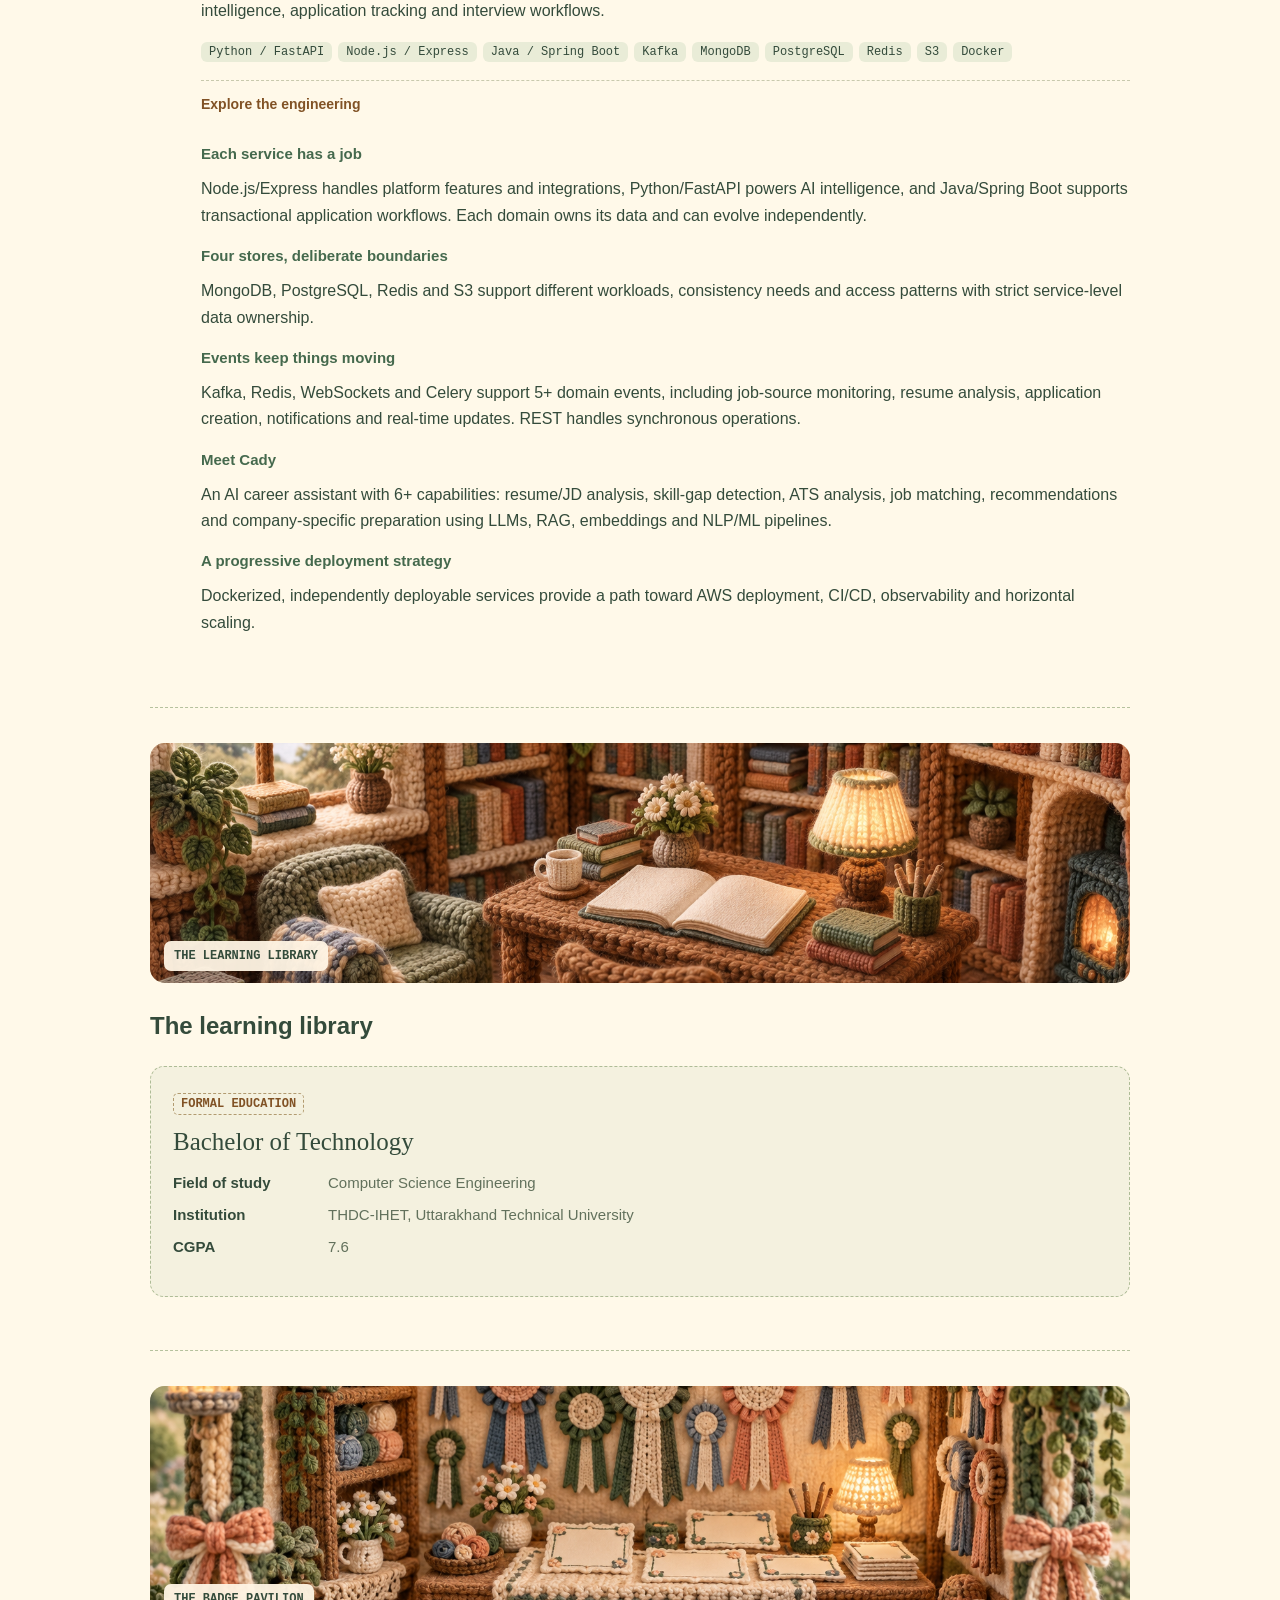
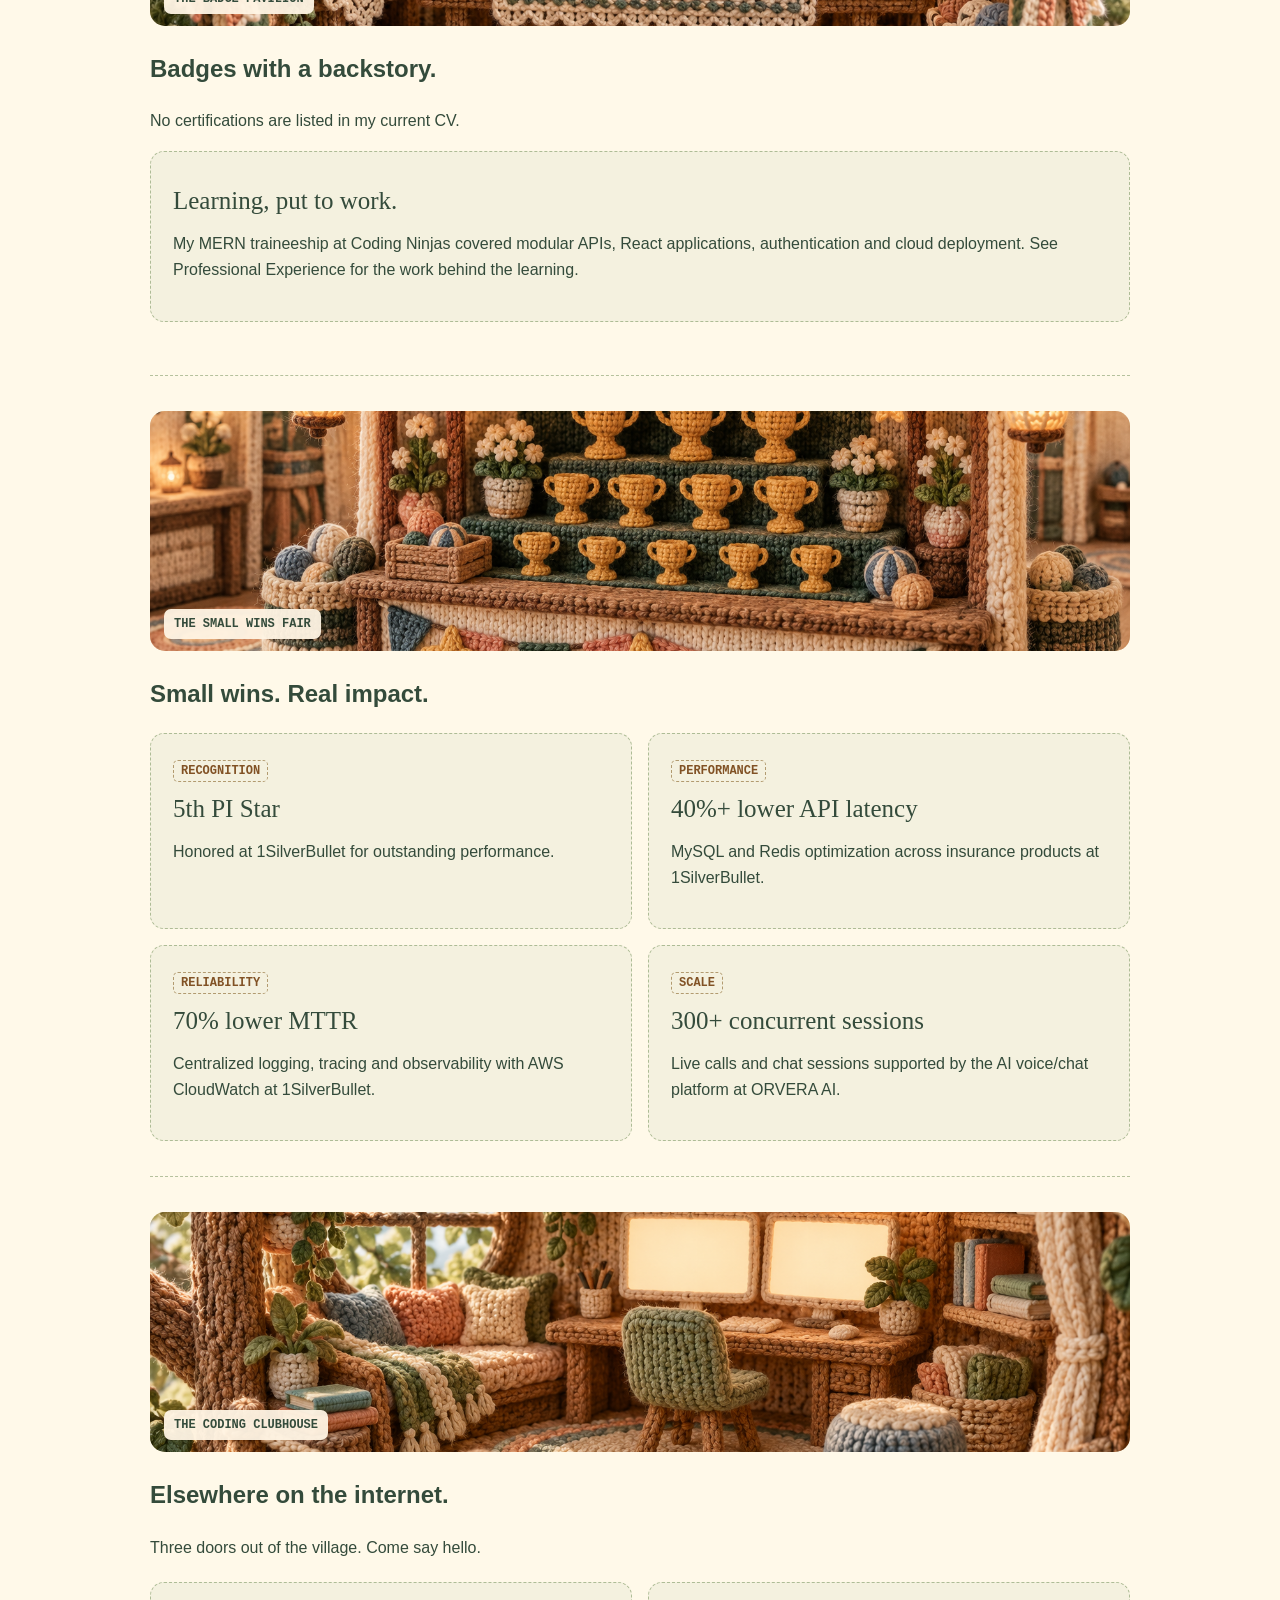
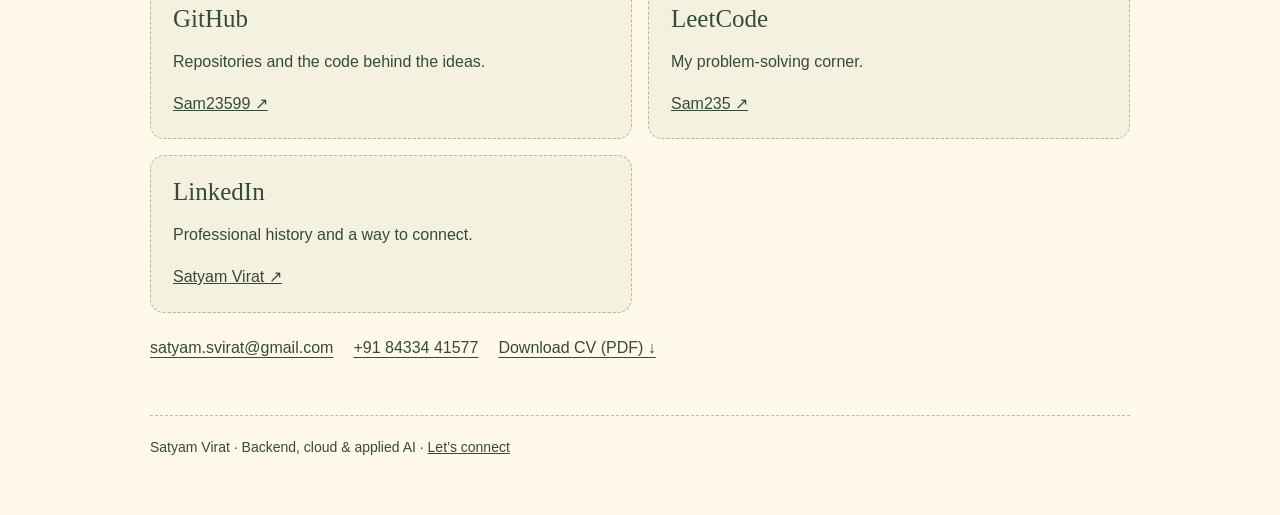
==== commit d998fd7b: "Update portfolio with CV" ====
--- a/field-guide.html
+++ b/field-guide.html
@@ -1,4 +1 @@
-<!doctype html><html lang="en"><head><meta charset="utf-8"><meta name="viewport" content="width=device-width, initial-scale=1"><title>Neo — Recruiter Field Guide</title><meta name="description" content="Neo's backend, cloud and applied AI portfolio: skills, experience structure and project blueprints."><link rel="stylesheet" href="style.css"></head><body class="field-guide"><header class="guide-header"><a href="index.html">← Back to the village</a><button id="print-guide" type="button">Print field guide</button></header><main class="guide-page"><p class="eyebrow">THE DIRECT ROUTE / RECRUITER FIELD GUIDE</p><h1>Neo<br><em>Backend, cloud & applied AI.</em></h1><p>A clear view of the engineer behind the knitted hat.</p><p class="status">PORTFOLIO DRAFT · UNVERIFIED DETAILS ARE LABELED</p><nav aria-label="Field guide chapters"><a href="#brief">Professional Summary</a><a href="#stack">Technical Skills</a><a href="#experience">Professional Experience</a><a href="#work">Projects</a><a href="#education">Education</a><a href="#certifications">Certifications</a><a href="#achievements">Achievements</a><a href="#profiles">Coding Profiles</a></nav><a class="guide-link" href="index.html#demo">Try the interactive Backend Workshop ↗</a><article id="brief" class="guide-chapter"><figure class="section-scene"><img src="scene-brief.png" alt="A cozy knitted sitting room with an armchair, writing desk and tea." width="1536" height="1024" loading="lazy" decoding="async"><figcaption>THE WELCOME COTTAGE</figcaption></figure><p class="eyebrow">PROFESSIONAL SUMMARY</p><section class="short"><h2>Professional Summary</h2><p class="intro-copy">Hi, I'm Neo. I make the things behind the screen work together.</p><p>Software engineer focused on Python backends, cloud services and applied AI. My toolkit includes FastAPI, AWS, relational and document databases, Redis caching, messaging, asynchronous programming and object-oriented design.</p><p>I work with GenAI, LLMs and retrieval-augmented generation, with additional exposure to MERN, React and CI/CD. This portfolio has space for experience across two companies; exact roles and outcomes are awaiting verification.</p><div class="summary-facts"><p><strong>Role focus</strong><br>Backend Engineer · Python Engineer · Applied AI Engineer</p><p><strong>Practical details</strong><br>Location, availability, work preferences and contact details to add.</p></div><p class="muted">The knitted hat is optional. Clear thinking isn't.</p></section></article><article id="stack" class="guide-chapter"><figure class="section-scene"><img src="scene-stack.png" alt="A knitted greenhouse filled with yarn spools, tools and green plants." width="1536" height="1024" loading="lazy" decoding="async"><figcaption>THE TOOLKIT GARDEN</figcaption></figure><p class="eyebrow">TECHNICAL SKILLS</p><section class="section"><div class="section-heading"><div><p class="eyebrow">TECHNICAL SKILLS</p><h2>Technical Skills</h2></div><p>No percentage bars.<br>Just the work each tool is for.</p></div><div class="toolkit"><article><span>01 / APPLICATIONS</span><h3>The logic</h3><p>Python · FastAPI<br>Asynchronous programming<br>Object-oriented design</p></article><article><span>02 / DATA</span><h3>The memory</h3><p>PostgreSQL · MySQL<br>MongoDB · Redis<br>SQL · NoSQL · Caching</p></article><article><span>03 / DISTRIBUTED WORK</span><h3>The movement</h3><p>Kafka · Redis · AWS SQS<br>Streaming · Messaging<br>AWS · Docker</p></article><article><span>04 / APPLIED AI</span><h3>The reasoning</h3><p>Generative AI · LLMs<br>RAG · Retrieval pipelines<br>AI service integration</p></article></div><div class="exposure"><strong>ALSO IN THE TOOLBOX</strong><p>Working exposure to MERN, React and CI/CD. Enough to connect the backend to the bigger picture.</p></div></section></article><article id="experience" class="guide-chapter"><figure class="section-scene"><img src="scene-experience.png" alt="Inside a vintage knitted train carriage overlooking the countryside." width="1536" height="1024" loading="lazy" decoding="async"><figcaption>THE CAREER EXPRESS</figcaption></figure><p class="eyebrow">PROFESSIONAL EXPERIENCE</p><section class="section experience"><div><p class="eyebrow">02 / THE JOURNEY</p><h2>Two chapters.<br><em>One engineering thread.</em></h2><p class="muted">Experience structure, ready for your actual roles, dates and outcomes. No invented achievements.</p></div><div class="timeline"><article><div class="timeline-meta"><span>COMPANY 02</span><span>Dates to add</span></div><h3>Most recent role</h3><p class="company">Company name to add</p><p>Describe the product, your ownership and the users it served.</p><ul><li>One system you designed or improved, and why.</li><li>One measured result, with the baseline and your contribution.</li><li>One difficult trade-off or production incident you handled.</li></ul><span class="status">EXPERIENCE PLACEHOLDER</span></article><article><div class="timeline-meta"><span>COMPANY 01</span><span>Dates to add</span></div><h3>Earlier role</h3><p class="company">Company name to add</p><p>Show where you built your foundations and how your responsibility grew.</p><ul><li>One feature delivered from requirement to release.</li><li>One improvement to performance, reliability or developer workflow.</li><li>How you worked with teammates and handled feedback.</li></ul><span class="status">EXPERIENCE PLACEHOLDER</span></article></div></section></article><article id="work" class="guide-chapter"><p class="eyebrow">PROJECTS</p><section class="section"><div class="section-heading"><div><p class="eyebrow">01 / THE PROJECT LAB</p><h2>Useful problems.<br><em>Interesting consequences.</em></h2></div><p>Three blueprints to turn into evidence.<br><span class="muted">Proposed personal projects — not completed work.</span></p></div>
-<article class="project"><div class="project-number">01<span>RETRIEVAL / AI</span></div><div class="project-main"><span class="status">PROJECT BLUEPRINT</span><h3>Proof, please.</h3><p class="project-sub">A document assistant that shows its working.</p><p>Ask a question about a dense policy PDF. Get an answer with the exact table row, page citation, or an honest “I don't have enough evidence.”</p><div class="tags"><span>Python</span><span>FastAPI</span><span>RAG</span><span>PostgreSQL</span><span>Redis</span><span>AWS S3</span></div><details><summary>Open the build brief <span>+</span></summary><div class="brief-content"><h4>Build the smallest credible version</h4><p>Ingest table-heavy PDFs while preserving headers, units and page locations. Combine keyword and vector retrieval, rerank candidates, and return source-linked answers with an abstention path.</p><h4>The engineering story</h4><p>Content hashes prevent duplicate ingestion. Version documents and invalidate affected caches. Enforce tenant filters before retrieval. Treat retrieved instructions as untrusted input.</p><h4>Evidence to publish</h4><p>Create 100 manually reviewed questions, including unanswerable and misleading-table cases. Compare retrieval recall@k, numeric answer accuracy, citation correctness, p50/p95 latency and cost per answer against a baseline. Publish measured results, dataset limitations and failure cases.</p><h4>A demo worth clicking</h4><p>Show the same question before and after table-aware extraction. Highlight the evidence used and where the baseline got confused.</p></div></details></div><div class="project-side"><span>THE QUESTION</span><blockquote>“Is it correct,<br>or just<br><em>confident?”</em></blockquote><p>Make uncertainty visible.</p></div></article>
-<article class="project"><div class="project-number">02<span>EVENT SYSTEMS</span></div><div class="project-main"><span class="status">PROJECT BLUEPRINT</span><h3>Delivery, eventually.</h3><p class="project-sub">A webhook platform built for bad days.</p><p>Deliver events when services time out, messages arrive twice, and a downstream API decides to take a small vacation.</p><div class="tags"><span>FastAPI</span><span>PostgreSQL</span><span>SQS</span><span>Redis</span><span>Docker</span></div><details><summary>Open the build brief <span>+</span></summary><div class="brief-content"><h4>Build the smallest credible version</h4><p>Accept an event, write it with an outbox record in one transaction, queue deliveries, sign webhooks and expose delivery history. Add exponential backoff with jitter, dead-letter handling and controlled replay.</p><h4>The engineering story</h4><p>Use at-least-once delivery with idempotent consumers; define the deduplication window. Bound concurrency per tenant and prevent a failing destination from starving others. Start with SQS; compare Kafka only when replay or ordered partitions justify it.</p><h4>Evidence to publish</h4><p>Inject timeouts, duplicate messages and worker crashes. Report accepted versus delivered events, duplicate side effects, queue age, recovery time and throughput on explicitly documented hardware.</p><h4>A demo worth clicking</h4><p>A “break the receiver” switch: deliveries fail, retries back off, the receiver recovers, and the audit trail explains every attempt.</p></div></details></div><div class="project-side"><span>THE QUESTION</span><blockquote>“What happens<br>when everything<br><em>doesn't?”</em></blockquote><p>Reliability is a feature.</p></div></article>
-<article class="project"><div class="project-number">03<span>VOICE / ORCHESTRATION</span></div><div class="project-main"><span class="status">PROJECT BLUEPRINT</span><h3>Hold that thought.</h3><p class="project-sub">A voice-agent runtime that knows when to stop.</p><p>A small provider-neutral runtime for streaming speech, LLM responses, interruptions, and a clean handoff to a human.</p><div class="tags"><span>Python asyncio</span><span>STT / TTS / LLM</span><span>Redis</span><span>WebSocket</span><span>AWS</span></div><details><summary>Open the build brief <span>+</span></summary><div class="brief-content"><h4>Build the smallest credible version</h4><p>Implement one STT, LLM and TTS adapter behind typed interfaces. Stream audio, support barge-in with cancellation, bound queues and record the session state machine. Add a second provider to prove the interface works.</p><h4>The engineering story</h4><p>Separate transport from orchestration. Define timeout budgets, backpressure, reconnect behavior and cleanup. Prevent cancelled responses from speaking or executing stale tools. Use synthetic calls for the public demo.</p><h4>Evidence to publish</h4><p>Measure time to first audio, interruption-to-silence latency, queue growth and concurrent-session resource use. Test disconnects, provider stalls and repeated interruptions with reproducible traces.</p><h4>A demo worth clicking</h4><p>Interrupt a speaking agent and inspect the timeline showing STT, model generation, TTS and cancellation.</p></div></details></div><div class="project-side"><span>THE QUESTION</span><blockquote>“Can your AI<br>take a hint?<br><em>And a timeout?”</em></blockquote><p>Conversation meets control flow.</p></div></article></section></article><article id="education" class="guide-chapter"><figure class="section-scene"><img src="scene-education.png" alt="A cozy crochet library with bookshelves, an open book and a reading lamp." width="1536" height="1024" loading="lazy" decoding="async"><figcaption>THE LEARNING LIBRARY</figcaption></figure><p class="eyebrow">EDUCATION</p><section><h2>The learning library</h2><p>A quiet corner for formal education and the foundations behind the work.</p><article class="record-card"><span class="status">EDUCATION DETAILS TO ADD</span><h3>Degree / qualification</h3><dl><dt>Institution</dt><dd>University or college name to add</dd><dt>Field of study</dt><dd>Discipline or specialization to add</dd><dt>Dates</dt><dd>Start year and graduation year to add</dd></dl><p class="muted">Add relevant coursework or a final-year project when it supports the roles you're targeting. Grades and honors belong here only when supplied and accurate.</p></article></section></article><article id="certifications" class="guide-chapter"><figure class="section-scene"><img src="scene-certifications.png" alt="A decorative knitted pavilion with ribbon rosettes and blank certificate props." width="1536" height="1024" loading="lazy" decoding="async"><figcaption>THE BADGE PAVILION</figcaption></figure><p class="eyebrow">CERTIFICATIONS</p><section><h2>Badges with a backstory.</h2><p>Verified certifications and meaningful technical training will live here.</p><article class="record-card"><span class="status">NO CERTIFICATIONS ADDED YET</span><h3>A little room on the sash.</h3><p>For each credential, add the certification name, issuing organization, issue date, expiry date if applicable, and a public verification link.</p><p class="muted">AWS, Python and AI credentials are not claimed merely because those tools appear in the stack.</p></article></section></article><article id="achievements" class="guide-chapter"><figure class="section-scene"><img src="scene-achievements.png" alt="A knitted fairground booth decorated with toy trophy cups and bunting." width="1536" height="1024" loading="lazy" decoding="async"><figcaption>THE SMALL WINS FAIR</figcaption></figure><p class="eyebrow">ACHIEVEMENTS</p><section><h2>Small wins. Real impact.</h2><p>A place for earned recognition and outcomes that deserve their own little celebration.</p><div class="record-grid"><article class="record-card"><span class="status">DETAILS TO ADD</span><h3>Engineering impact</h3><p>A measurable improvement in latency, cost, reliability or developer productivity. Include the baseline, result and your contribution.</p></article><article class="record-card"><span class="status">DETAILS TO ADD</span><h3>Recognition & contributions</h3><p>Verified awards, hackathon results, accepted open-source contributions or technical talks. Add the date and supporting link.</p></article></div><p class="muted">No invented rankings. The trophy shelf can wait for the receipts.</p></section></article><article id="profiles" class="guide-chapter"><figure class="section-scene"><img src="scene-profiles.png" alt="A crochet treehouse desk with monitors, books and a leafy window." width="1536" height="1024" loading="lazy" decoding="async"><figcaption>THE CODING CLUBHOUSE</figcaption></figure><p class="eyebrow">CODING PROFILES</p><section><h2>Elsewhere on the internet.</h2><p>The clubhouse noticeboard. These are places to link your actual developer profiles.</p><div class="profile-grid"><article class="record-card"><h3>GitHub</h3><p>Repositories, contributions and the decisions behind the code.</p><span class="status">PROFILE LINK TO ADD</span></article><article class="record-card"><h3>LeetCode</h3><p>Problem solving, contest participation and public solutions.</p><span class="status">PROFILE LINK TO ADD</span></article><article class="record-card"><h3>GeeksforGeeks</h3><p>Practice profile, published articles and coding activity.</p><span class="status">PROFILE LINK TO ADD</span></article><article class="record-card"><h3>HackerRank</h3><p>Public skills badges and completed challenges.</p><span class="status">PROFILE LINK TO ADD</span></article><article class="record-card"><h3>Stack Overflow</h3><p>Technical answers and community contributions.</p><span class="status">PROFILE LINK TO ADD</span></article><article class="record-card"><h3>LinkedIn</h3><p>Professional history, updates and a way to connect.</p><span class="status">PROFILE LINK TO ADD</span></article></div><p class="muted">Usernames and URLs have not been supplied, so no profiles, scores or activity are being claimed.</p></section></article><footer>Résumé, contact details and verified profile URLs are awaiting your information.</footer></main><script src="guide.js"></script></body></html>+<!doctype html><html lang="en"><head><meta charset="utf-8"><meta name="viewport" content="width=device-width, initial-scale=1"><title>Satyam Virat — Recruiter Field Guide</title><meta name="description" content="Satyam Virat: backend and AI engineering experience at ORVERA AI and 1SILVERBULLET, CareerOS, skills, education and contact information."><link rel="stylesheet" href="style.css"></head><body class="field-guide"><header class="guide-header"><a href="index.html">← Back to the village</a><button id="print-guide" type="button">Print field guide</button></header><main class="guide-page"><p class="eyebrow">THE DIRECT ROUTE / RECRUITER FIELD GUIDE</p><h1>Satyam Virat<br><em>Backend, cloud &amp; applied AI.</em></h1><p>Also known as Neo. Based in Pune, Maharashtra, India.</p><div class="contact-links"><a href="mailto:satyam.svirat@gmail.com">satyam.svirat@gmail.com</a><a href="tel:+918433441577">+91 84334 41577</a><a href="Satyam-Virat-CV.pdf" download>Download CV (PDF) ↓</a></div><nav aria-label="Field guide chapters"><a href="#brief">Professional Summary</a><a href="#stack">Technical Skills</a><a href="#experience">Professional Experience</a><a href="#work">Projects</a><a href="#education">Education</a><a href="#certifications">Certifications</a><a href="#achievements">Achievements</a><a href="#profiles">Coding Profiles</a></nav><a class="guide-link" href="index.html#demo">Try the interactive Backend Workshop ↗</a><article id="brief" class="guide-chapter"><figure class="section-scene"><img src="scene-brief.png" alt="A cozy knitted sitting room with an armchair, writing desk and tea." width="1536" height="1024" loading="lazy" decoding="async"><figcaption>THE WELCOME COTTAGE</figcaption></figure><section class="short"><h2>Professional Summary</h2><p class="intro-copy">Hi, I'm Satyam. Around here, you can call me Neo.</p><p>Software Engineer with approximately four years of experience across backend engineering, AI platforms and full-stack training. Based in Pune, India, I build scalable backend systems, distributed microservices and real-time experiences with Python, FastAPI, Node.js, Java and AWS.</p><p>My work spans GenAI, LLMs, RAG, AI agents, event-driven architectures and streaming systems. I care about the parts that keep a product dependable: system design, performance, security, observability and production reliability.</p><div class="summary-facts"><p><strong>Focus</strong><br>Backend Engineering · Cloud Systems · Applied AI</p><p><strong>Based in</strong><br>Pune, Maharashtra, India</p></div><div class="contact-links"><a href="mailto:satyam.svirat@gmail.com">satyam.svirat@gmail.com</a><a href="tel:+918433441577">+91 84334 41577</a><a href="Satyam-Virat-CV.pdf" download>Download CV (PDF) ↓</a></div><p class="muted">The knitted hat is optional. Clear thinking isn't.</p></section></article><article id="stack" class="guide-chapter"><figure class="section-scene"><img src="scene-stack.png" alt="A knitted greenhouse filled with yarn spools, tools and green plants." width="1536" height="1024" loading="lazy" decoding="async"><figcaption>THE TOOLKIT GARDEN</figcaption></figure><section class="section"><h2>Technical Skills</h2><p>No percentage bars. Just the tools behind the work.</p><div class="toolkit"><article><span>BACKEND</span><h3>The logic</h3><p>Python · FastAPI · Node.js · Express.js · Java · Spring Boot · REST APIs · Microservices · Distributed Systems · Async programming</p></article><article><span>AI & RETRIEVAL</span><h3>The reasoning</h3><p>GenAI · LLMs · RAG · AI Agents · FAISS · BM25 · FlashRank · Embeddings · Prompt Engineering · STT/TTS · Tool Calling</p></article><article><span>DATA</span><h3>The memory</h3><p>PostgreSQL · MySQL · MongoDB · Redis · Schema Design · Migrations · Query Optimization · PyMongo Async</p></article><article><span>EVENTS & REAL TIME</span><h3>The movement</h3><p>Kafka · Celery · Redis · WebSockets · VoIP · Background Jobs · Webhooks</p></article><article><span>CLOUD & DELIVERY</span><h3>The launchpad</h3><p>AWS EC2 · ECS · ECR · S3 · DynamoDB · CloudWatch · IAM · KMS · Secrets Manager · CodeDeploy · Docker · Nginx · GitHub Actions · Bitbucket Pipelines</p></article><article><span>FRONTEND & PRACTICE</span><h3>The whole picture</h3><p>React · JavaScript · HTML · CSS · Git · Linux · CI/CD · System Design · OOP · SOLID · RBAC · SSO · OAuth 2.0 · JWT</p></article></div><p class="muted">Java and Spring Boot feature in CareerOS; React and Express also feature in my MERN traineeship.</p></section></article><article id="experience" class="guide-chapter"><figure class="section-scene"><img src="scene-experience.png" alt="Inside a vintage knitted train carriage overlooking the countryside." width="1536" height="1024" loading="lazy" decoding="async"><figcaption>THE CAREER EXPRESS</figcaption></figure><section class="section experience"><div><p class="eyebrow">THE CAREER EXPRESS</p><h2>Real systems.<br><em>A growing engineering thread.</em></h2><p>Two engineering roles, with a full-stack traineeship at the start of the journey.</p></div><div class="timeline"><article><div class="timeline-meta"><span>ORVERA AI</span><span>Feb 2026 – Present</span></div><h3>Backend-AI Engineer</h3><p class="company">Pune, Maharashtra, India</p><ul><li>Architected an AI voice/chat agent with FastAPI, Celery, Redis, WebSockets and VoIP, supporting <strong>300+ concurrent live calls/sessions</strong> with streaming LLM responses.</li><li>Orchestrated hybrid retrieval with BM25, FAISS and FlashRank, integrating STT/TTS and tool calling; reported knowledge retrieval accuracy of <strong>up to 95%</strong>.</li><li>Migrated synchronous MongoEngine/Motor data access to PyMongo Async across <strong>400+ APIs and 30+ Celery tasks</strong>, reducing thread-pool overhead and simplifying asynchronous access.</li><li>Led Docker deployments through GitHub Actions, AWS ECR and ECS, reducing manual deployment time by <strong>25 minutes</strong>.</li><li>Implemented prompt guardrails, VAPT remediation and AWS KMS/Secrets Manager controls; reported <strong>90% PCI-DSS compliance progress</strong>.</li><li>Used Codex to accelerate feature delivery by <strong>3×</strong> while maintaining production quality.</li></ul></article><article><div class="timeline-meta"><span>1SILVERBULLET</span><span>Jun 2024 – Jan 2026</span></div><h3>SDE - 1</h3><p class="company">Pune, Maharashtra, India</p><ul><li>Delivered <strong>12 production insurance products</strong> using distributed microservices, REST APIs, webhooks and background jobs; optimized MySQL/Redis to reduce API latency by <strong>40%+</strong>.</li><li>Built an AI quality-management pipeline using Python, AWS and LLMs to analyze <strong>5K+ interactions in one hour</strong> for agent performance, policy adherence, drop-offs and actionable feedback.</li><li>Implemented RBAC, SSO and Kafka pub/sub workflows for platform security and reliability.</li><li>Reduced <strong>MTTR by 70%</strong> with centralized logging, tracing and AWS CloudWatch observability.</li><li>Automated CI/CD with Bitbucket Pipelines, CodeDeploy, Docker and ECS, cutting deployment time by <strong>90%</strong>.</li><li>Contributed to architecture, rollouts and PR reviews, and mentored engineers on SOLID, OOP and design patterns; reduced production defects by <strong>18%</strong>.</li><li>Eliminated duplicate payment scenarios through idempotent handling; enabled a client to reach <strong>1,000+ policies in three months</strong>, the fastest adoption across the live products.</li></ul></article><article><div class="timeline-meta"><span>Coding Ninjas</span><span>Jan 2023 – May 2024</span></div><h3>MERN Full Stack Developer Trainee</h3><p class="company">Remote, India</p><ul><li>Built a job-hunting platform covering users, jobs and applications with React, Node.js/Express and MongoDB.</li><li>Engineered <strong>15+ REST APIs</strong> with modular controllers, request validation and centralized error handling.</li><li>Implemented OAuth 2.0 authentication and JWT-based authorization across <strong>3+ protected roles</strong>.</li><li>Developed <strong>10+ responsive React views</strong> for authentication, search, profiles and application tracking.</li><li>Containerized the stack with Docker and deployed to AWS EC2 using Nginx and MongoDB Atlas.</li></ul></article></div></section></article><article id="work" class="guide-chapter"><div class="workshop-room"><img src="workshop-room.png" alt="A cozy knitted workshop" loading="lazy"><span>THE PROJECT WORKSHOP</span></div><section class="section"><div class="section-heading"><div><p class="eyebrow">THE PROJECT WORKSHOP</p><h2>Useful problems.<br><em>Thoughtful systems.</em></h2></div><p>Career tools with a little more intelligence.</p></div><article class="project"><div class="project-number">01<span>AI / MICROSERVICES</span></div><div class="project-main"><span class="status">PERSONAL PROJECT</span><h3>CareerOS — Your Career Buddy</h3><p class="project-sub">An AI-powered career platform, with Cady in your corner.</p><p>Designed across 8+ domain services: identity, profile intelligence, job discovery, community collaboration, notifications, AI intelligence, application tracking and interview workflows.</p><div class="tags"><span>Python / FastAPI</span><span>Node.js / Express</span><span>Java / Spring Boot</span><span>Kafka</span><span>MongoDB</span><span>PostgreSQL</span><span>Redis</span><span>S3</span><span>Docker</span></div><details open><summary>Explore the engineering</summary><div class="brief-content"><h4>Each service has a job</h4><p>Node.js/Express handles platform features and integrations, Python/FastAPI powers AI intelligence, and Java/Spring Boot supports transactional application workflows. Each domain owns its data and can evolve independently.</p><h4>Four stores, deliberate boundaries</h4><p>MongoDB, PostgreSQL, Redis and S3 support different workloads, consistency needs and access patterns with strict service-level data ownership.</p><h4>Events keep things moving</h4><p>Kafka, Redis, WebSockets and Celery support 5+ domain events, including job-source monitoring, resume analysis, application creation, notifications and real-time updates. REST handles synchronous operations.</p><h4>Meet Cady</h4><p>An AI career assistant with 6+ capabilities: resume/JD analysis, skill-gap detection, ATS analysis, job matching, recommendations and company-specific preparation using LLMs, RAG, embeddings and NLP/ML pipelines.</p><h4>A progressive deployment strategy</h4><p>Dockerized, independently deployable services provide a path toward AWS deployment, CI/CD, observability and horizontal scaling.</p></div></details></div><div class="project-side"><span>THE IDEA</span><blockquote>A career buddy.<br><em>With a systems brain.</em></blockquote><p>From profile intelligence to interview preparation.</p></div></article></section></article><article id="education" class="guide-chapter"><figure class="section-scene"><img src="scene-education.png" alt="A cozy crochet library with bookshelves, an open book and a reading lamp." width="1536" height="1024" loading="lazy" decoding="async"><figcaption>THE LEARNING LIBRARY</figcaption></figure><section><h2>The learning library</h2><article class="record-card"><span class="status">FORMAL EDUCATION</span><h3>Bachelor of Technology</h3><dl><dt>Field of study</dt><dd>Computer Science Engineering</dd><dt>Institution</dt><dd>THDC-IHET, Uttarakhand Technical University</dd><dt>CGPA</dt><dd>7.6</dd></dl></article></section></article><article id="certifications" class="guide-chapter"><figure class="section-scene"><img src="scene-certifications.png" alt="A decorative knitted pavilion with ribbon rosettes and blank certificate props." width="1536" height="1024" loading="lazy" decoding="async"><figcaption>THE BADGE PAVILION</figcaption></figure><section><h2>Badges with a backstory.</h2><p>No certifications are listed in my current CV.</p><article class="record-card"><h3>Learning, put to work.</h3><p>My MERN traineeship at Coding Ninjas covered modular APIs, React applications, authentication and cloud deployment. See Professional Experience for the work behind the learning.</p></article></section></article><article id="achievements" class="guide-chapter"><figure class="section-scene"><img src="scene-achievements.png" alt="A knitted fairground booth decorated with toy trophy cups and bunting." width="1536" height="1024" loading="lazy" decoding="async"><figcaption>THE SMALL WINS FAIR</figcaption></figure><section><h2>Small wins. Real impact.</h2><div class="record-grid"><article class="record-card"><span class="status">RECOGNITION</span><h3>5th PI Star</h3><p>Honored at 1SilverBullet for outstanding performance.</p></article><article class="record-card"><span class="status">PERFORMANCE</span><h3>40%+ lower API latency</h3><p>MySQL and Redis optimization across insurance products at 1SilverBullet.</p></article><article class="record-card"><span class="status">RELIABILITY</span><h3>70% lower MTTR</h3><p>Centralized logging, tracing and observability with AWS CloudWatch at 1SilverBullet.</p></article><article class="record-card"><span class="status">SCALE</span><h3>300+ concurrent sessions</h3><p>Live calls and chat sessions supported by the AI voice/chat platform at ORVERA AI.</p></article></div></section></article><article id="profiles" class="guide-chapter"><figure class="section-scene"><img src="scene-profiles.png" alt="A crochet treehouse desk with monitors, books and a leafy window." width="1536" height="1024" loading="lazy" decoding="async"><figcaption>THE CODING CLUBHOUSE</figcaption></figure><section><h2>Elsewhere on the internet.</h2><p>Three doors out of the village. Come say hello.</p><div class="profile-grid"><article class="record-card"><h3>GitHub</h3><p>Repositories and the code behind the ideas.</p><a href="https://github.com/Sam23599" target="_blank" rel="noopener noreferrer">Sam23599 ↗</a></article><article class="record-card"><h3>LeetCode</h3><p>My problem-solving corner.</p><a href="https://leetcode.com/Sam235" target="_blank" rel="noopener noreferrer">Sam235 ↗</a></article><article class="record-card"><h3>LinkedIn</h3><p>Professional history and a way to connect.</p><a href="https://www.linkedin.com/in/satyam-virat" target="_blank" rel="noopener noreferrer">Satyam Virat ↗</a></article></div><div class="contact-links"><a href="mailto:satyam.svirat@gmail.com">satyam.svirat@gmail.com</a><a href="tel:+918433441577">+91 84334 41577</a><a href="Satyam-Virat-CV.pdf" download>Download CV (PDF) ↓</a></div></section></article><footer>Satyam Virat · Backend, cloud &amp; applied AI · <a href="mailto:satyam.svirat@gmail.com">Let’s connect</a></footer></main><script src="guide.js"></script></body></html>
--- a/style.css
+++ b/style.css
@@ -6,3 +6,8 @@
 /* Sprite regions preserve the generated transparent artwork without modifying it. */
 .tree-sprite{width:220px;height:240px;background-size:424.43px 424.43px;background-position:-6.77px 0}.flower-sprite{width:90px;height:90px;background-size:217.04px 217.04px;background-position:-121.15px -27.69px}.butterfly-sprite{width:65px;height:49px;background-size:120.76px 120.76px;background-position:-2.89px -69.33px}.smoke-sprite{width:70px;height:86px;background-size:199.5px 199.5px;background-position:-122.5px -109.77px}
 .section-scene{position:relative;height:230px;margin:0 0 24px;border-radius:15px;overflow:hidden;background:#e6d6b6}.section-scene img{display:block;width:100%;height:100%;object-fit:cover;object-position:center 48%}.section-scene figcaption{position:absolute;bottom:12px;left:14px;right:14px;width:fit-content;max-width:calc(100% - 28px);background:#fff5e4f2;border-radius:7px;padding:6px 10px;font:bold 12px/1.5 monospace;color:var(--ink)}.guide-chapter>.section-scene{height:240px}.section-scene+.short,.section-scene+.section{margin-top:0}@media(max-width:700px){.section-scene,.guide-chapter>.section-scene{height:190px}.section-scene figcaption{font-size:12px}}@media print{.section-scene{display:none}}
+
+
+/* CV contact actions */
+.contact-links{display:flex;flex-wrap:wrap;gap:12px 20px;margin:20px 0}.contact-links a{color:inherit;text-underline-offset:4px;overflow-wrap:anywhere}.top-actions{flex-wrap:wrap}.toolkit p{overflow-wrap:anywhere}
+.timeline-meta{flex-wrap:wrap;gap:6px 14px}@media(max-width:600px){.topbar{height:auto;min-height:100px}.top-actions{justify-content:flex-start;row-gap:8px}.topbar .wordmark small{max-width:270px;line-height:1.4}}
